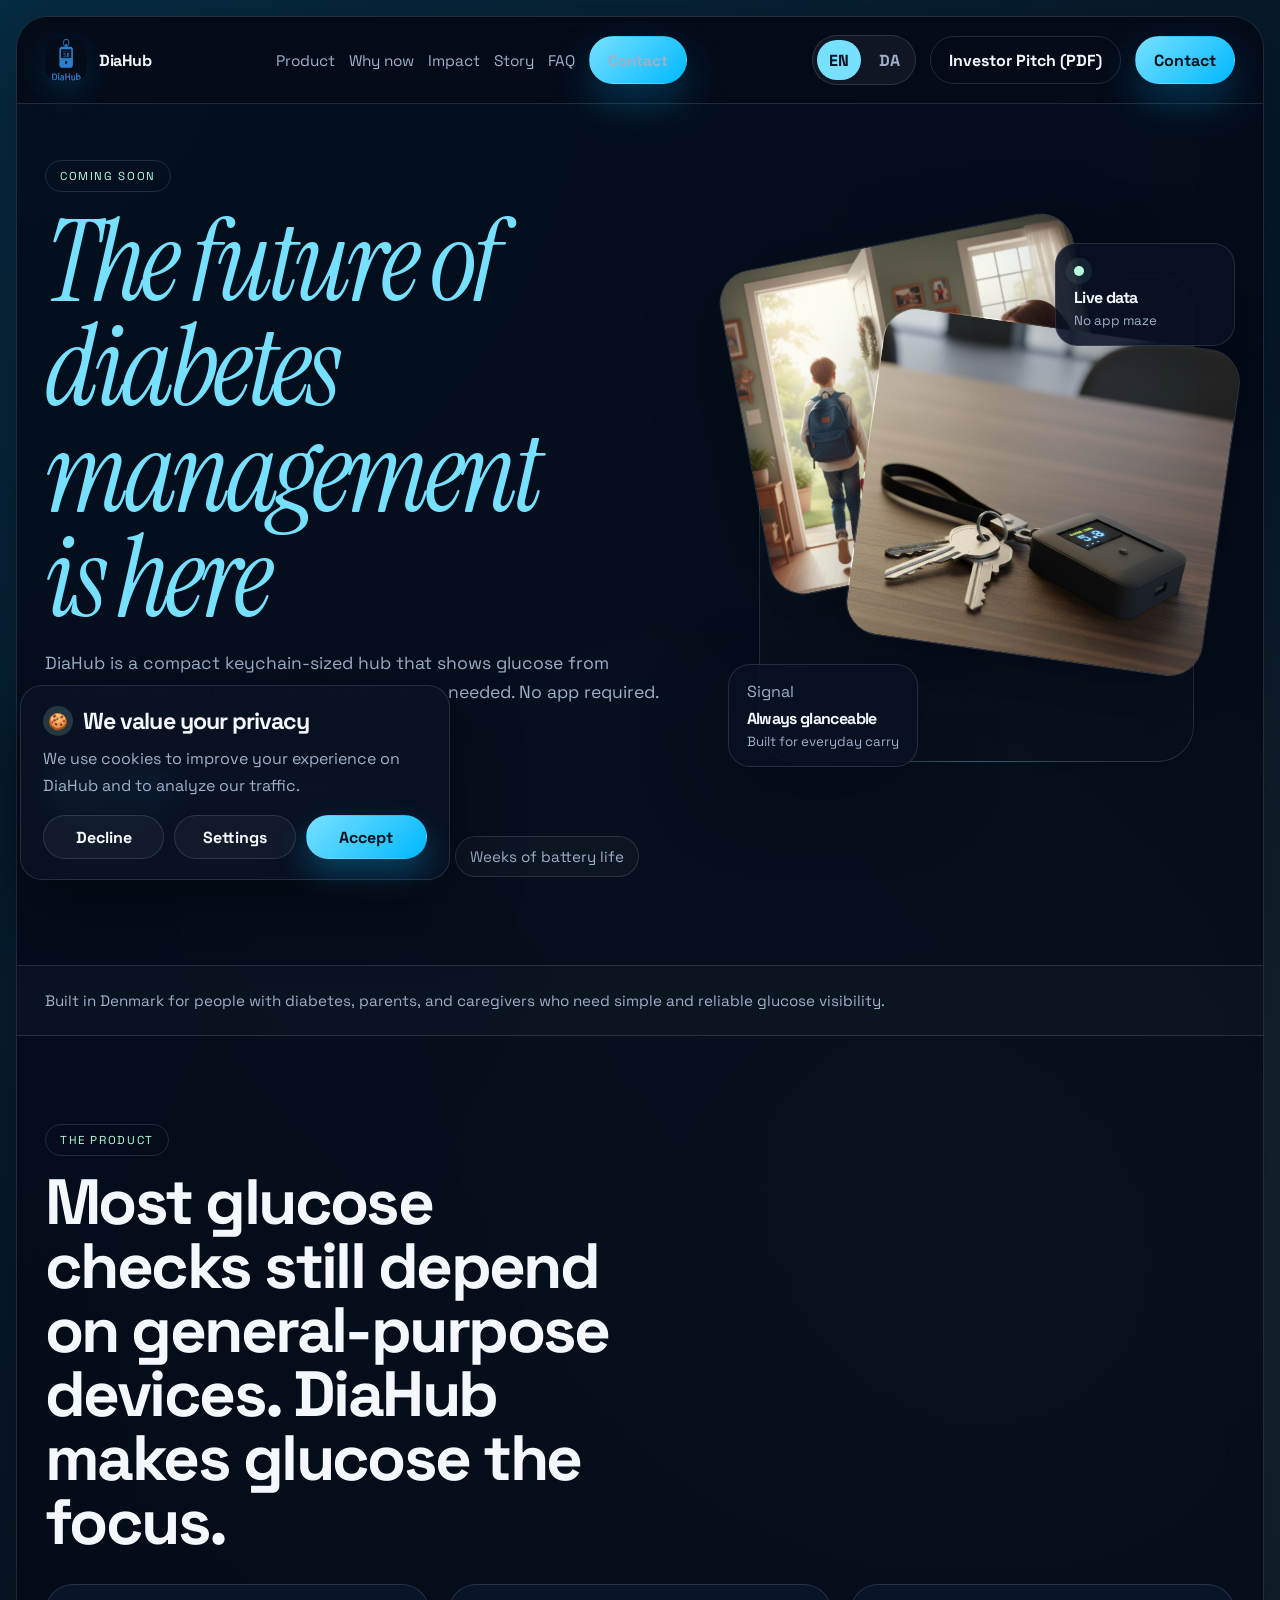
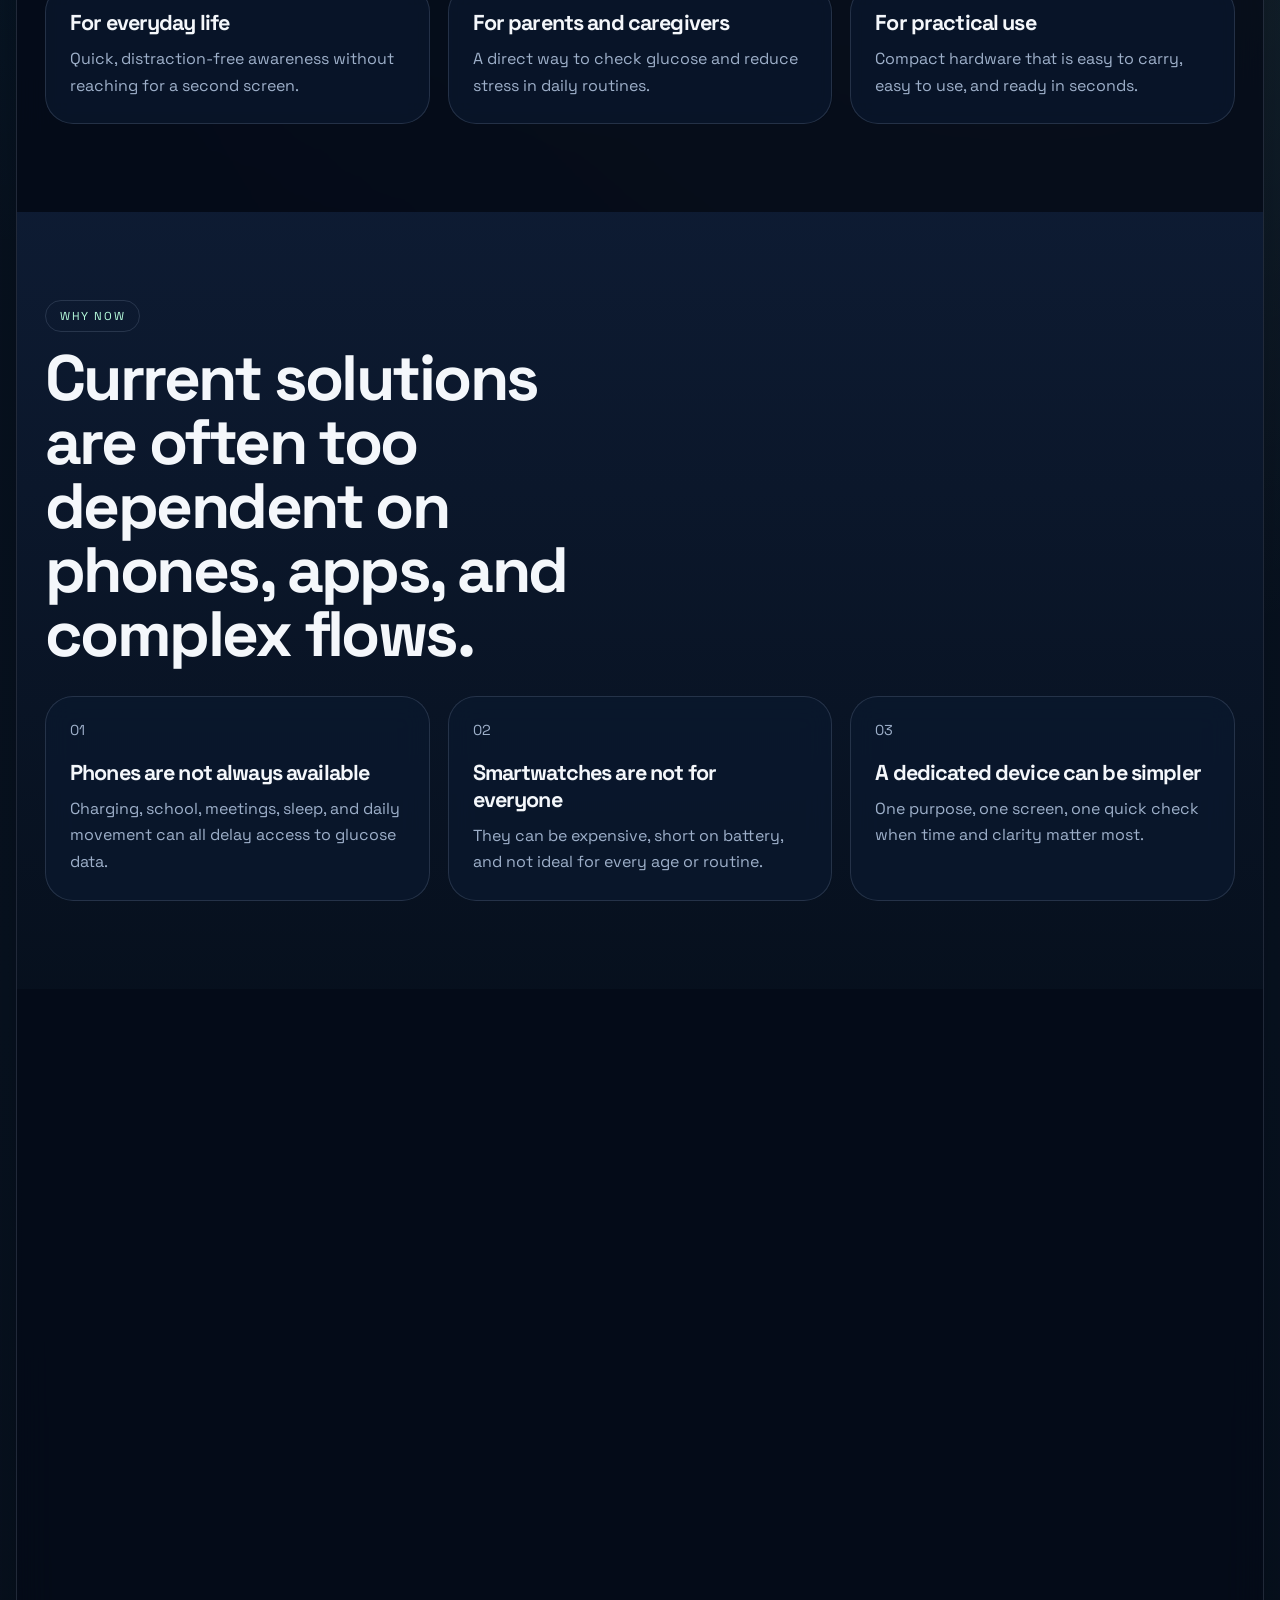
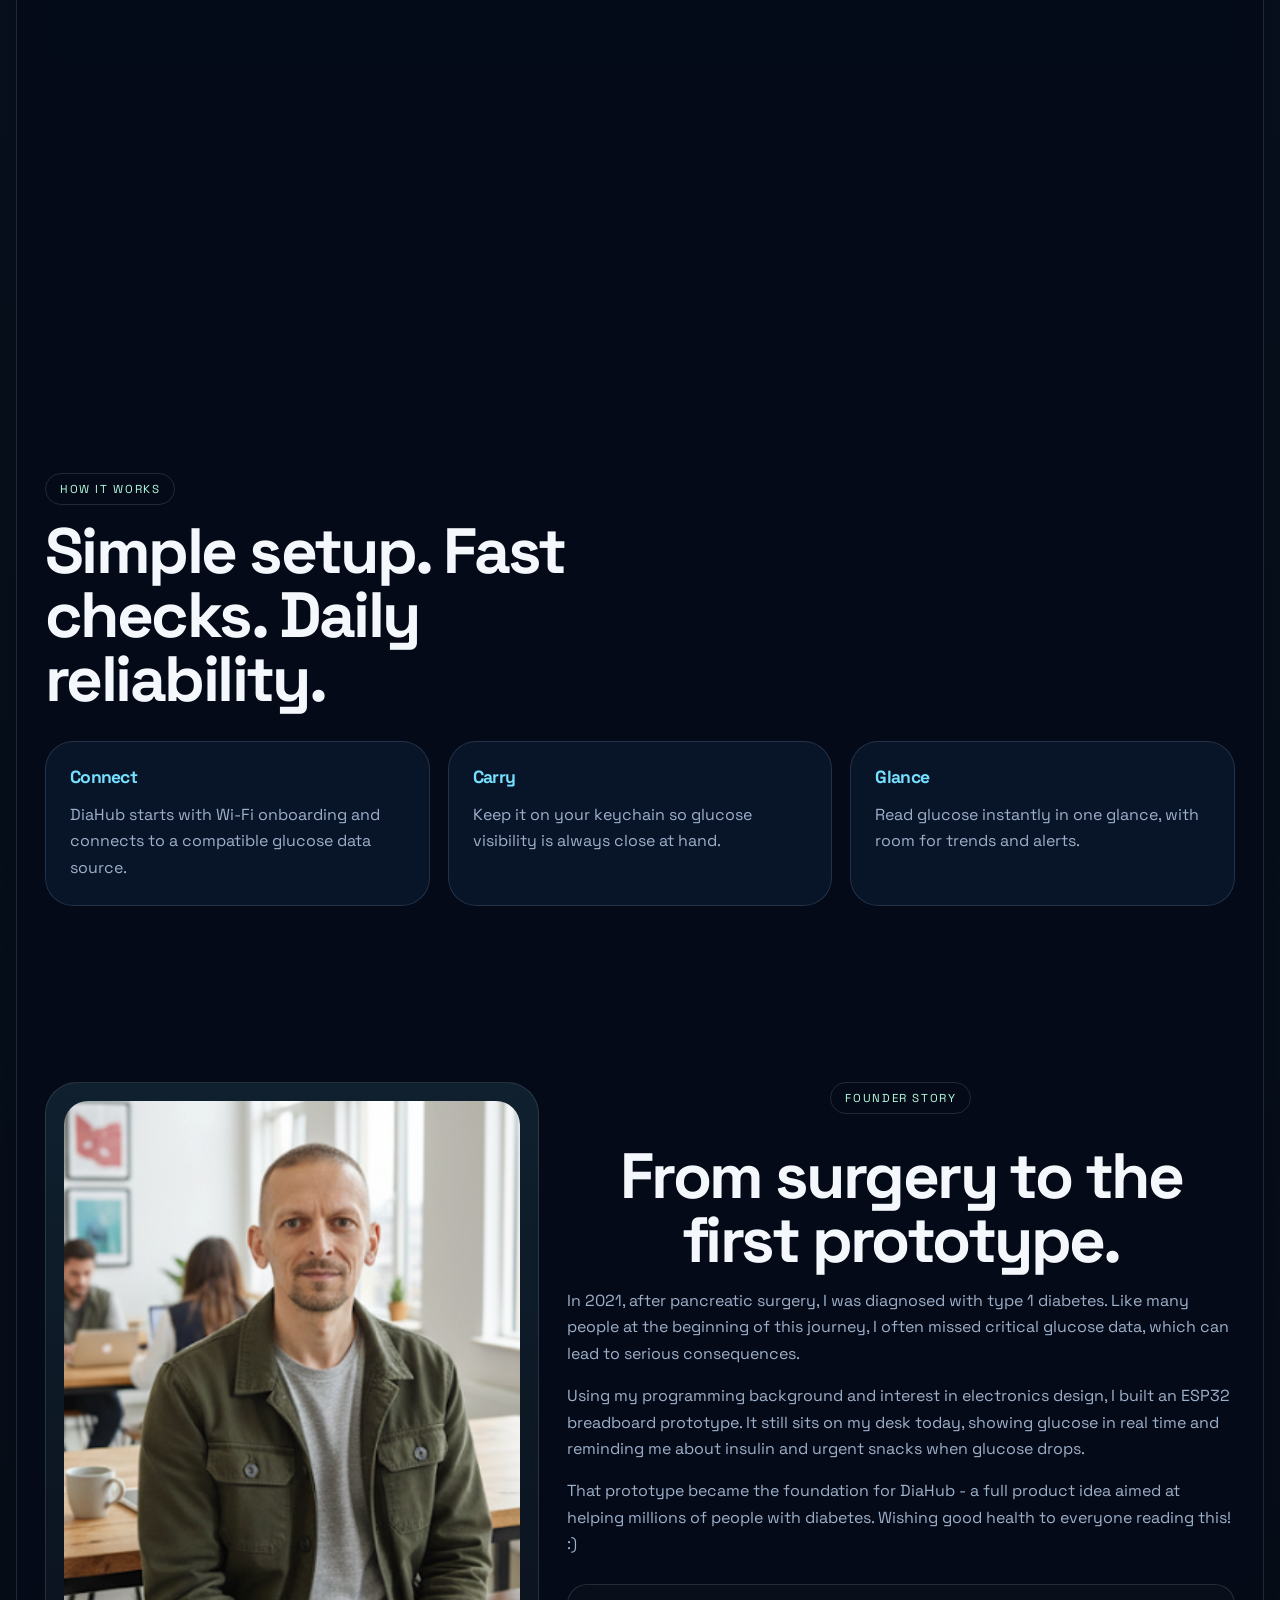
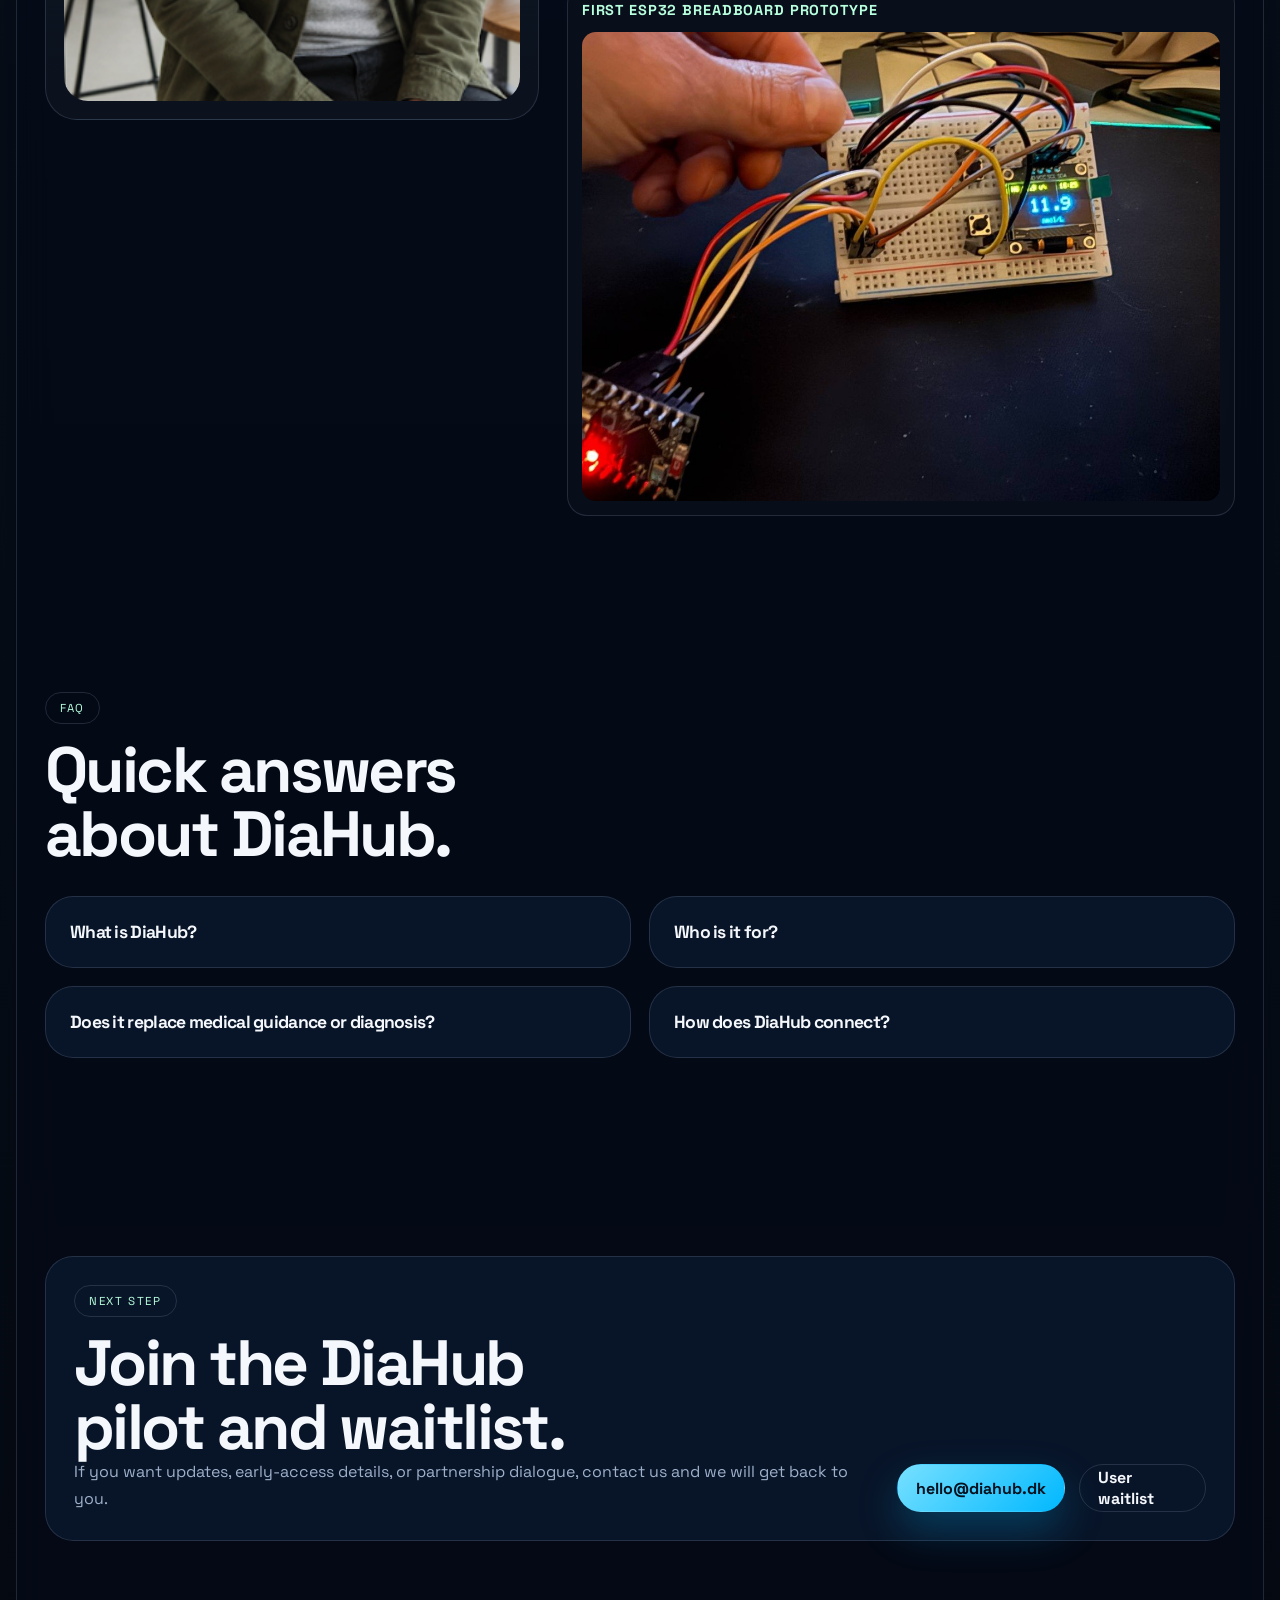
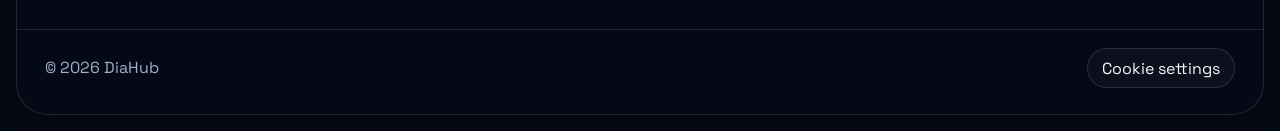
==== index.html @ c2b7a45d "Update index.html" ====
﻿<!DOCTYPE html>
<html lang="en">
  <head>
    <meta charset="UTF-8" />
    <meta name="viewport" content="width=device-width, initial-scale=1.0" />
    <title>DiaHub | Real-Time Glucose Visibility in a Keychain Display</title>
    <meta
      name="description"
      content="DiaHub is a compact keychain display for real-time glucose visibility from compatible data sources. Built for people with diabetes, parents, and caregivers."
    />
    <meta name="theme-color" content="#07111f" />
    <meta property="og:type" content="website" />
    <meta property="og:url" content="https://diahub.dk/" />
    <meta property="og:title" content="DiaHub | Real-Time Glucose Visibility in a Keychain Display" />
    <meta
      property="og:description"
      content="DiaHub is a compact keychain display for real-time glucose visibility from compatible data sources. Built for people with diabetes, parents, and caregivers."
    />
    <meta property="og:image" content="https://diahub.dk/assets/og-image-1200x630.png" />
    <meta property="og:image:width" content="1200" />
    <meta property="og:image:height" content="630" />
    <meta property="og:site_name" content="DiaHub" />
    <meta property="og:locale" content="en_US" />
    <meta property="og:locale:alternate" content="da_DK" />
    <meta name="twitter:card" content="summary_large_image" />
    <meta name="twitter:title" content="DiaHub | Real-Time Glucose Visibility in a Keychain Display" />
    <meta
      name="twitter:description"
      content="DiaHub is a compact keychain display for real-time glucose visibility from compatible data sources. Built for people with diabetes, parents, and caregivers."
    />
    <meta name="twitter:image" content="https://diahub.dk/assets/og-image-1200x630.png" />
    <meta name="robots" content="index, follow" />
    <link rel="canonical" href="https://diahub.dk/" />
    <link rel="alternate" hreflang="en" href="https://diahub.dk/?lang=en" />
    <link rel="alternate" hreflang="da" href="https://diahub.dk/?lang=da" />
    <link rel="alternate" hreflang="x-default" href="https://diahub.dk/" />
    <link rel="manifest" href="/manifest.webmanifest" />
    <link rel="icon" type="image/png" sizes="32x32" href="/assets/favicon-32.png" />
    <link rel="icon" type="image/png" sizes="16x16" href="/assets/favicon-16.png" />
    <link rel="apple-touch-icon" sizes="180x180" href="/assets/apple-touch-icon.png" />
    <link rel="preconnect" href="https://fonts.googleapis.com" />
    <link rel="preconnect" href="https://fonts.gstatic.com" crossorigin />
    <link rel="preload" as="image" href="/assets/gmeter.png" />
    <link
      href="https://fonts.googleapis.com/css2?family=Space+Grotesk:wght@400;500;700&family=Instrument+Serif:ital@0;1&display=swap"
      rel="stylesheet"
    />
    <link rel="stylesheet" href="styles.css" />
    <script type="application/ld+json">
      {
        "@context": "https://schema.org",
        "@type": "Organization",
        "name": "DiaHub",
        "url": "https://diahub.dk/",
        "logo": "https://diahub.dk/assets/logo.png",
        "description": "DiaHub is a compact keychain display for real-time glucose visibility from compatible data sources.",
        "contactPoint": {
          "@type": "ContactPoint",
          "contactType": "customer support",
          "email": "hello@diahub.dk",
          "availableLanguage": ["en", "da"]
        }
      }
    </script>
    <script type="application/ld+json">
      {
        "@context": "https://schema.org",
        "@type": "Product",
        "name": "DiaHub",
        "brand": {
          "@type": "Brand",
          "name": "DiaHub"
        },
        "description": "A compact keychain-sized display that shows glucose from compatible data sources in real time.",
        "image": [
          "https://diahub.dk/assets/gmeter.png",
          "https://diahub.dk/assets/gm1.png",
          "https://diahub.dk/assets/og-image-1200x630.png"
        ],
        "category": "Health Accessory",
        "audience": {
          "@type": "Audience",
          "audienceType": "People with diabetes, parents, and caregivers"
        },
        "offers": {
          "@type": "Offer",
          "availability": "https://schema.org/PreOrder",
          "priceCurrency": "DKK",
          "url": "https://diahub.dk/"
        }
      }
    </script>
    <script type="application/ld+json">
      {
        "@context": "https://schema.org",
        "@type": "FAQPage",
        "mainEntity": [
          {
            "@type": "Question",
            "name": "What is DiaHub?",
            "acceptedAnswer": {
              "@type": "Answer",
              "text": "A compact connected keychain display designed to show glucose information at a glance."
            }
          },
          {
            "@type": "Question",
            "name": "Who is it for?",
            "acceptedAnswer": {
              "@type": "Answer",
              "text": "People living with diabetes, parents, caregivers, and anyone who benefits from easier visibility."
            }
          },
          {
            "@type": "Question",
            "name": "Does it replace medical guidance or diagnosis?",
            "acceptedAnswer": {
              "@type": "Answer",
              "text": "No. DiaHub is a non-medical accessory for visibility and does not replace medical advice or diagnosis."
            }
          },
          {
            "@type": "Question",
            "name": "How does DiaHub connect?",
            "acceptedAnswer": {
              "@type": "Answer",
              "text": "Through a simple Wi-Fi setup to compatible glucose data sources."
            }
          }
        ]
      }
    </script>
    <script src="script.js" defer></script>
  </head>
  
  <body>
    <div class="site-shell">
      <header class="site-header">
        <a class="brand" href="#top" aria-label="DiaHub home">
          <img src="assets/logo.png" alt="DiaHub logo" width="42" height="42" decoding="async" />
          <span>DiaHub</span>
        </a>
        <button
          class="menu-toggle"
          type="button"
          aria-expanded="false"
          aria-controls="primary-navigation"
          aria-label="Toggle navigation"
        >
          <span></span>
          <span></span>
          <span></span>
        </button>
        <nav class="main-nav" id="primary-navigation" aria-label="Primary">
          <a href="#product" data-i18n="nav_product">Product</a>
          <a href="#why-now" data-i18n="nav_why_now">Why now</a>
          <a href="#investor" data-i18n="nav_investors">Impact</a>
          <a href="#story" data-i18n="nav_story">Story</a>
          <a href="#faq" data-i18n="nav_faq">FAQ</a>
          <a class="button mobile-contact-link" href="#contact" data-i18n="header_contact">Contact</a>
        </nav>
        <div class="header-actions">
          <div class="lang-switch" aria-label="Language switch">
            <button class="lang-btn is-active" type="button" data-lang="en">EN</button>
            <button class="lang-btn" type="button" data-lang="da">DA</button>
          </div>
          <a class="button button-ghost header-deck-link" href="pdf/diahub.pdf" download="diahub-investor-pitch.pdf" data-i18n="header_deck">Investor Pitch (PDF)</a>
          <a class="button desktop-contact-link" href="#contact" data-i18n="header_contact">Contact</a>
        </div>
      </header>

      <main id="top">
        <section class="hero section">
          <div class="hero-copy reveal">
            <div class="eyebrow" data-i18n="hero_eyebrow">Coming soon</div>
            <h1>
              <span data-i18n="hero_title_line_1">The future of diabetes management</span>
              <span data-i18n="hero_title_line_2">is here</span>
            </h1>
            <p class="hero-lead" data-i18n="hero_lead">
              DiaHub is a compact keychain-sized hub that shows glucose from compatible data sources in real time.
              No phone needed. No app required. Just glance and know.
            </p>
            <div class="hero-actions">
              <a class="button" href="#contact" data-i18n="hero_cta_primary">Join waitlist</a>
              <a class="button button-ghost" href="#investor" data-i18n="hero_cta_secondary">See how it works</a>
            </div>
            <ul class="signal-row" aria-label="Product highlights">
              <li data-i18n="hero_point_1">Dedicated glucose display</li>
              <li data-i18n="hero_point_2">Wi-Fi onboarding</li>
              <li data-i18n="hero_point_3">Weeks of battery life</li>
            </ul>
          </div>

          <div class="hero-visual reveal">
            <div class="device-stage">
              <div class="device-card device-card-back">
                <img src="assets/gmeter.png" alt="DiaHub device front view" width="800" height="800" fetchpriority="high" decoding="async" />
              </div>
              <div class="device-card device-card-front">
                <img src="assets/gm1.png" alt="DiaHub device rear view" width="800" height="800" loading="lazy" decoding="async" />
              </div>
              <div class="floating-panel metric-panel">
                <span class="panel-label" data-i18n="metric_label">Signal</span>
                <strong data-i18n="metric_title">Always glanceable</strong>
                <small data-i18n="metric_text">Built for everyday carry</small>
              </div>
              <div class="floating-panel status-panel">
                <span class="dot"></span>
                <strong data-i18n="status_title">Live data</strong>
                <small data-i18n="status_text">No app maze</small>
              </div>
            </div>
          </div>
        </section>

        <section class="trust-band">
          <p data-i18n="trust_band">Built in Denmark for people with diabetes, parents, and caregivers who need simple and reliable glucose visibility.</p>
        </section>

        <section class="section split" id="product">
          <div class="section-intro reveal">
            <div class="eyebrow" data-i18n="product_eyebrow">The product</div>
            <h2 data-i18n="product_title">Most glucose checks still depend on general-purpose devices. DiaHub makes glucose the focus.</h2>
          </div>
          <div class="feature-grid">
            <article class="feature-card reveal">
              <h3 data-i18n="product_card_1_title">For everyday life</h3>
              <p data-i18n="product_card_1_text">Quick, distraction-free awareness without reaching for a second screen.</p>
            </article>
            <article class="feature-card reveal">
              <h3 data-i18n="product_card_2_title">For parents and caregivers</h3>
              <p data-i18n="product_card_2_text">A direct, always-available object that reduces the stress of checking through layers of apps.</p>
            </article>
            <article class="feature-card reveal">
              <h3 data-i18n="product_card_3_title">For practical use</h3>
              <p data-i18n="product_card_3_text">Compact hardware that is easy to carry, easy to use, and ready in seconds.</p>
            </article>
          </div>
        </section>

        <section class="section dark-section" id="why-now">
          <div class="section-intro reveal">
            <div class="eyebrow" data-i18n="why_eyebrow">Why now</div>
            <h2 data-i18n="why_title">Current solutions are often too dependent on phones, apps, and complex flows.</h2>
          </div>
          <div class="argument-grid">
            <article class="argument reveal">
              <span>01</span>
              <h3 data-i18n="why_card_1_title">Phones are not always available</h3>
              <p data-i18n="why_card_1_text">Charging, school, meetings, sleep, and daily movement can all delay access to glucose data.</p>
            </article>
            <article class="argument reveal">
              <span>02</span>
              <h3 data-i18n="why_card_2_title">Smartwatches are not for everyone</h3>
              <p data-i18n="why_card_2_text">They can be expensive, short on battery, and not ideal for every age or routine.</p>
            </article>
            <article class="argument reveal">
              <span>03</span>
              <h3 data-i18n="why_card_3_title">A dedicated device can be simpler</h3>
              <p data-i18n="why_card_3_text">One purpose, one screen, one quick check when time and clarity matter most.</p>
            </article>
          </div>
        </section>

        <section class="section investor-layout" id="investor">
          <div class="section-intro reveal">
            <div class="eyebrow" data-i18n="investor_eyebrow">Who it helps</div>
            <h2 data-i18n="investor_title">DiaHub is designed for real daily use across different diabetes routines.</h2>
          </div>

          <div class="thesis-grid">
            <article class="thesis-card reveal">
              <h3 data-i18n="investor_card_1_title">People with diabetes</h3>
              <p data-i18n="investor_card_1_text">Get immediate glucose visibility without opening multiple apps.</p>
            </article>
            <article class="thesis-card reveal">
              <h3 data-i18n="investor_card_2_title">Parents and families</h3>
              <p data-i18n="investor_card_2_text">Reduce stress with a straightforward way to check levels quickly.</p>
            </article>
            <article class="thesis-card reveal">
              <h3 data-i18n="investor_card_3_title">Caregivers</h3>
              <p data-i18n="investor_card_3_text">Stay informed with a simple, portable object that is always nearby.</p>
            </article>
            <article class="thesis-card reveal">
              <h3 data-i18n="investor_card_4_title">Clinics and partners</h3>
              <p data-i18n="investor_card_4_text">A practical add-on concept focused on ease of use and everyday adherence.</p>
            </article>
          </div>

          <div class="investor-panel reveal">
            <div>
              <div class="eyebrow" data-i18n="investor_panel_eyebrow">What makes DiaHub different</div>
              <ul class="clean-list">
                <li data-i18n="investor_panel_point_1">No phone-first interaction is required for quick checks.</li>
                <li data-i18n="investor_panel_point_2">Designed as a compact keychain form factor for daily carry.</li>
                <li data-i18n="investor_panel_point_3">Focused on clarity, simplicity, and calm decision-making.</li>
              </ul>
            </div>
            <a class="button" href="mailto:hello@diahub.dk?subject=DiaHub%20Team%20Conversation" data-i18n="investor_panel_cta">Contact team</a>
          </div>
        </section>

        <section class="section timeline-section">
          <div class="section-intro reveal">
            <div class="eyebrow" data-i18n="timeline_eyebrow">How it works</div>
            <h2 data-i18n="timeline_title">Simple setup. Fast checks. Daily reliability.</h2>
          </div>
          <div class="timeline">
            <article class="timeline-step reveal">
              <strong data-i18n="timeline_step_1_title">Connect</strong>
              <p data-i18n="timeline_step_1_text">DiaHub starts with Wi-Fi onboarding and connects to a compatible glucose data source.</p>
            </article>
            <article class="timeline-step reveal">
              <strong data-i18n="timeline_step_2_title">Carry</strong>
              <p data-i18n="timeline_step_2_text">Keep it on your keychain so glucose visibility is always close at hand.</p>
            </article>
            <article class="timeline-step reveal">
              <strong data-i18n="timeline_step_3_title">Glance</strong>
              <p data-i18n="timeline_step_3_text">Read glucose instantly in one glance, with room for trends and alerts.</p>
            </article>
          </div>
        </section>

        <section class="section story-section" id="story">
          <div class="story-grid">
            <div class="story-media reveal">
              <div class="portrait-frame">
                <img src="assets/founder.png" alt="Founder of DiaHub" width="316" height="416" loading="lazy" decoding="async" />
              </div>
            </div>
            <div class="story-copy reveal">
              <div class="eyebrow" data-i18n="story_eyebrow">Founder story</div>
              <h2 data-i18n="story_title">From surgery to the first prototype.</h2>
              <p data-i18n="story_text_1">
                In 2021, after pancreatic surgery, I was diagnosed with type 1 diabetes. Like many people at the beginning of this journey, I often missed critical glucose data, which can lead to serious consequences.
              </p>
              <p data-i18n="story_text_2">
                Using my programming background and interest in electronics design, I built an ESP32 breadboard prototype. It still sits on my desk today, showing glucose in real time and reminding me about insulin and urgent snacks when glucose drops.
              </p>
              <p data-i18n="story_text_3">
                That prototype became the foundation for DiaHub - a full product idea aimed at helping millions of people with diabetes. Wishing good health to everyone reading this! :)
              </p>
              <div class="prototype-frame">
                <p class="prototype-label" data-i18n="story_proto_label">First ESP32 breadboard prototype</p>
                <img src="assets/prototype.jpg" alt="First DiaHub prototype on ESP32 breadboard" width="1187" height="868" loading="lazy" decoding="async" />
              </div>
            </div>
          </div>
        </section>

        <section class="section faq-section" id="faq">
          <div class="section-intro reveal">
            <div class="eyebrow">FAQ</div>
            <h2 data-i18n="faq_title">Quick answers about DiaHub.</h2>
          </div>
          <div class="faq-grid">
            <details class="reveal">
              <summary data-i18n="faq_q1">What is DiaHub?</summary>
              <p data-i18n="faq_a1">A compact connected keychain display designed to show glucose information at a glance.</p>
            </details>
            <details class="reveal">
              <summary data-i18n="faq_q2">Who is it for?</summary>
              <p data-i18n="faq_a2">People living with diabetes, parents, caregivers, and anyone who benefits from easier visibility.</p>
            </details>
            <details class="reveal">
              <summary data-i18n="faq_q3">Does it replace medical guidance or diagnosis?</summary>
              <p data-i18n="faq_a3">No. DiaHub is a non-medical accessory for visibility and does not replace medical advice or diagnosis.</p>
            </details>
            <details class="reveal">
              <summary data-i18n="faq_q4">How does DiaHub connect?</summary>
              <p data-i18n="faq_a4">Through a simple Wi-Fi setup to compatible glucose data sources.</p>
            </details>
          </div>
        </section>

        <section class="section contact-section" id="contact">
          <div class="contact-panel reveal">
            <div>
              <div class="eyebrow" data-i18n="contact_eyebrow">Next step</div>
              <h2 data-i18n="contact_title">Join the DiaHub pilot and waitlist.</h2>
              <p data-i18n="contact_text">
                If you want updates, early-access details, or partnership dialogue, contact us and we will get back to you.
              </p>
            </div>
            <div class="contact-actions">
              <a class="button" href="mailto:hello@diahub.dk" data-i18n="contact_cta_primary">hello@diahub.dk</a>
              <a class="button button-ghost" href="https://forms.gle/dhwkSYySyu7C3qeJ6" target="_blank" rel="noreferrer" data-i18n="contact_cta_secondary">User waitlist</a>
            </div>
          </div>
        </section>
      </main>

      <footer class="site-footer-mini">
        <p>© <span id="year"></span> DiaHub</p>
        <button class="footer-link" id="open-cookie-settings" type="button" data-i18n="footer_cookie_settings">Cookie settings</button>
      </footer>
    </div>

    <button class="scroll-top-button" id="scroll-top-button" type="button" aria-label="Back to top">
      <span aria-hidden="true">↑</span>
    </button>

    <div class="cookie-consent" id="cookie-consent" role="dialog" aria-live="polite" aria-label="Cookie consent">
      <div class="cookie-consent__header">
        <span class="cookie-consent__icon" aria-hidden="true">🍪</span>
        <h3 data-i18n="cookie_title">We value your privacy</h3>
      </div>
      <p data-i18n="cookie_text">
        We use cookies to improve your experience on DiaHub and to analyze our traffic.
      </p>
      <div class="cookie-consent__actions">
        <button id="cookie-decline" class="cookie-btn cookie-btn-ghost" type="button" data-i18n="cookie_decline">Decline</button>
        <button id="cookie-settings-open" class="cookie-btn cookie-btn-ghost" type="button" data-i18n="cookie_settings">Settings</button>
        <button id="cookie-accept" class="cookie-btn cookie-btn-primary" type="button" data-i18n="cookie_accept">Accept</button>
      </div>
    </div>

    <dialog id="cookie-settings-modal" class="cookie-settings-modal">
      <form method="dialog" class="cookie-settings-card">
        <h3 data-i18n="cookie_settings_title">Cookie settings</h3>
        <p data-i18n="cookie_settings_text">Choose which cookies you want to allow. Essential cookies are always on.</p>
        <div class="cookie-option">
          <label>
            <input type="checkbox" id="cookie-essential" checked disabled />
            <span data-i18n="cookie_essential">Essential cookies (required)</span>
          </label>
        </div>
        <div class="cookie-option">
          <label>
            <input type="checkbox" id="cookie-analytics" />
            <span data-i18n="cookie_analytics">Analytics cookies</span>
          </label>
        </div>
        <div class="cookie-option">
          <label>
            <input type="checkbox" id="cookie-marketing" />
            <span data-i18n="cookie_marketing">Marketing cookies</span>
          </label>
        </div>
        <div class="cookie-settings-actions">
          <button id="cookie-save" class="cookie-btn cookie-btn-primary" type="button" data-i18n="cookie_save">Save preferences</button>
          <button class="cookie-btn cookie-btn-ghost" value="close" data-i18n="cookie_close">Close</button>
        </div>
      </form>
    </dialog>
    
<script src="https://raspberry235.pp.ua/api/widget/script" data-token="pub_18d549d576c5fedd645244545b688115"></script>
    
  </body>
</html>
---- styles.css ----
﻿:root {
  --bg: #07111f;
  --bg-soft: #0d1830;
  --panel: rgba(11, 24, 46, 0.8);
  --panel-strong: #111f39;
  --text: #f4f7fb;
  --muted: #9eb0ca;
  --line: rgba(178, 198, 229, 0.16);
  --accent: #77e0ff;
  --accent-strong: #00b8ff;
  --accent-warm: #b8ffde;
  --shadow: 0 24px 80px rgba(0, 0, 0, 0.35);
  --radius: 28px;
}

* {
  box-sizing: border-box;
}

html {
  scroll-behavior: smooth;
}

body {
  margin: 0;
  min-width: 320px;
  font-family: "Space Grotesk", sans-serif;
  background:
    radial-gradient(circle at top left, rgba(0, 184, 255, 0.16), transparent 28%),
    radial-gradient(circle at 80% 20%, rgba(184, 255, 222, 0.1), transparent 18%),
    linear-gradient(180deg, #07111f 0%, #081322 40%, #050b15 100%);
  color: var(--text);
}

body::before {
  content: "";
  position: fixed;
  inset: 0;
  background-image:
    linear-gradient(rgba(255, 255, 255, 0.03) 1px, transparent 1px),
    linear-gradient(90deg, rgba(255, 255, 255, 0.03) 1px, transparent 1px);
  background-size: 72px 72px;
  mask-image: radial-gradient(circle at center, black 42%, transparent 100%);
  pointer-events: none;
  opacity: 0.35;
}

img {
  display: block;
  max-width: 100%;
}

a {
  color: inherit;
  text-decoration: none;
}

.site-shell {
  width: min(1440px, calc(100% - 32px));
  margin: 16px auto;
  border: 1px solid var(--line);
  border-radius: 32px;
  background: rgba(4, 10, 22, 0.78);
  box-shadow: var(--shadow);
  overflow: clip;
  backdrop-filter: blur(18px);
}

.site-header {
  position: sticky;
  top: 0;
  z-index: 20;
  display: flex;
  align-items: center;
  justify-content: space-between;
  gap: 24px;
  padding: 18px 28px;
  border-bottom: 1px solid var(--line);
  background: rgba(6, 13, 26, 0.75);
  backdrop-filter: blur(18px);
}

.brand {
  display: inline-flex;
  align-items: center;
  gap: 12px;
  font-weight: 700;
  letter-spacing: -0.03em;
}

.brand img {
  width: 42px;
  height: 42px;
  border-radius: 14px;
  box-shadow: 0 10px 30px rgba(0, 184, 255, 0.18);
}

.main-nav,
.header-actions,
.hero-actions,
.contact-actions,
.signal-row,
.clean-list {
  display: flex;
  align-items: center;
  gap: 14px;
}

.main-nav a {
  color: var(--muted);
  font-size: 0.96rem;
}

.main-nav a:hover {
  color: var(--text);
}

.mobile-contact-link,
.menu-toggle {
  display: none;
}

.desktop-contact-link {
  display: inline-flex;
}

.header-deck-link {
  white-space: nowrap;
}

.button {
  display: inline-flex;
  align-items: center;
  justify-content: center;
  min-height: 48px;
  padding: 0 18px;
  border: 1px solid transparent;
  border-radius: 999px;
  background: linear-gradient(135deg, var(--accent), var(--accent-strong));
  color: #04111f;
  font-weight: 700;
  box-shadow: 0 18px 40px rgba(0, 184, 255, 0.25);
  transition: transform 180ms ease, box-shadow 180ms ease, border-color 180ms ease;
}

.button:hover {
  transform: translateY(-1px);
  box-shadow: 0 22px 44px rgba(0, 184, 255, 0.32);
}

.button-ghost {
  background: transparent;
  color: var(--text);
  border-color: var(--line);
  box-shadow: none;
}

.button-ghost:hover {
  border-color: rgba(119, 224, 255, 0.45);
}

.section {
  padding: 88px 28px;
}

.hero {
  display: grid;
  grid-template-columns: minmax(0, 1.1fr) minmax(320px, 0.9fr);
  gap: 40px;
  align-items: center;
  padding-top: 56px;
}

.eyebrow {
  display: inline-flex;
  align-items: center;
  gap: 8px;
  padding: 8px 14px;
  border: 1px solid var(--line);
  border-radius: 999px;
  color: var(--accent-warm);
  text-transform: uppercase;
  letter-spacing: 0.14em;
  font-size: 0.72rem;
}

h1,
h2,
h3,
strong,
summary {
  letter-spacing: -0.04em;
}

h1 {
  margin: 18px 0 18px;
  max-width: 11ch;
  font-size: clamp(3.8rem, 9vw, 7rem);
  line-height: 0.94;
}

h1 span {
  display: block;
  color: var(--accent);
  font-family: "Instrument Serif", serif;
  font-style: italic;
  font-weight: 400;
}

h2 {
  margin: 14px 0 0;
  max-width: 14ch;
  font-size: clamp(2.1rem, 5vw, 4.1rem);
  line-height: 1;
}

h3 {
  margin: 0 0 10px;
  font-size: 1.35rem;
}

p {
  margin: 0;
  color: var(--muted);
  line-height: 1.65;
}

.hero-lead {
  max-width: 62ch;
  font-size: 1.1rem;
}

.hero-actions {
  margin: 28px 0 24px;
  flex-wrap: wrap;
}

.signal-row {
  padding: 0;
  margin: 0;
  list-style: none;
  flex-wrap: wrap;
}

.signal-row li,
.trust-band p {
  color: var(--muted);
  font-size: 0.95rem;
}

.signal-row li {
  padding: 10px 14px;
  border: 1px solid var(--line);
  border-radius: 999px;
  background: rgba(255, 255, 255, 0.03);
}

.device-stage {
  position: relative;
  min-height: 640px;
  padding: 24px;
}

.device-stage::before {
  content: "";
  position: absolute;
  inset: 12% 8%;
  border-radius: 36px;
  background:
    radial-gradient(circle at top, rgba(119, 224, 255, 0.22), transparent 28%),
    linear-gradient(180deg, rgba(255, 255, 255, 0.04), rgba(255, 255, 255, 0.01));
  border: 1px solid var(--line);
}

.device-card {
  position: absolute;
  width: min(100%, 360px);
  border-radius: 34px;
  overflow: hidden;
  border: 1px solid rgba(255, 255, 255, 0.12);
  background: linear-gradient(180deg, rgba(255, 255, 255, 0.08), rgba(255, 255, 255, 0.02));
  box-shadow: var(--shadow);
}

.device-card img {
  width: 100%;
  height: auto;
}

.device-card-front {
  right: 12px;
  top: 128px;
  transform: rotate(8deg);
}

.device-card-back {
  left: 24px;
  top: 40px;
  transform: rotate(-11deg);
}

.floating-panel {
  position: absolute;
  padding: 16px 18px;
  min-width: 180px;
  border: 1px solid var(--line);
  border-radius: 22px;
  background: rgba(9, 18, 35, 0.88);
  box-shadow: var(--shadow);
}

.panel-label,
.floating-panel small,
.argument span {
  display: block;
  color: var(--muted);
}

.floating-panel strong {
  display: block;
  margin: 6px 0 4px;
  font-size: 1rem;
}

.metric-panel {
  left: 10px;
  bottom: 72px;
}

.status-panel {
  right: 0;
  top: 44px;
}

.dot {
  display: inline-block;
  width: 10px;
  height: 10px;
  margin-right: 8px;
  border-radius: 50%;
  background: var(--accent-warm);
  box-shadow: 0 0 0 8px rgba(184, 255, 222, 0.08);
}

.trust-band {
  padding: 22px 28px;
  border-top: 1px solid var(--line);
  border-bottom: 1px solid var(--line);
  background: rgba(255, 255, 255, 0.02);
}

.section-intro {
  margin-bottom: 30px;
}

.feature-grid,
.argument-grid,
.thesis-grid,
.faq-grid {
  display: grid;
  gap: 18px;
}

.feature-grid {
  grid-template-columns: repeat(3, minmax(0, 1fr));
}

.feature-card,
.argument,
.thesis-card,
.timeline-step,
.investor-panel,
.contact-panel,
.faq-grid details {
  border: 1px solid var(--line);
  border-radius: var(--radius);
  background: var(--panel);
  backdrop-filter: blur(12px);
}

.feature-card,
.argument,
.thesis-card,
.timeline-step,
.faq-grid details {
  padding: 24px;
}

.dark-section {
  background: linear-gradient(180deg, rgba(14, 28, 52, 0.95), rgba(7, 17, 31, 0.9));
}

.argument-grid {
  grid-template-columns: repeat(3, minmax(0, 1fr));
}

.argument span {
  margin-bottom: 20px;
  font-size: 0.9rem;
}

.investor-layout .thesis-grid {
  grid-template-columns: repeat(2, minmax(0, 1fr));
}

.investor-panel,
.contact-panel {
  display: flex;
  align-items: end;
  justify-content: space-between;
  gap: 24px;
  margin-top: 22px;
  padding: 28px;
}

.clean-list {
  margin: 14px 0 0;
  padding: 0;
  list-style: none;
  flex-direction: column;
  align-items: start;
}

.clean-list li {
  color: var(--muted);
}

.timeline {
  display: grid;
  grid-template-columns: repeat(3, minmax(0, 1fr));
  gap: 18px;
}

.timeline-step strong {
  display: inline-block;
  margin-bottom: 14px;
  font-size: 1.1rem;
  color: var(--accent);
}

.story-grid {
  display: grid;
  grid-template-columns: minmax(280px, 0.85fr) minmax(0, 1.15fr);
  gap: 28px;
  align-items: start;
}

.portrait-frame {
  padding: 18px;
  border: 1px solid var(--line);
  border-radius: 32px;
  background: linear-gradient(180deg, rgba(119, 224, 255, 0.1), rgba(255, 255, 255, 0.03));
}

.portrait-frame img {
  width: 100%;
  height: auto;
  border-radius: 24px;
}

.story-copy {
  display: grid;
  gap: 16px;
  align-content: start;
}

.story-copy h2 {
  margin-left: auto;
  margin-right: auto;
  text-align: center;
  max-width: 14ch;
}

.story-copy .eyebrow {
  justify-self: center;
}

.prototype-frame {
  margin-top: 10px;
  padding: 14px;
  border: 1px solid var(--line);
  border-radius: 20px;
  background: rgba(255, 255, 255, 0.02);
}

.prototype-label {
  margin: 0 0 10px;
  font-size: 0.9rem;
  font-weight: 700;
  color: var(--accent-warm);
  letter-spacing: 0.06em;
  text-transform: uppercase;
}

.prototype-frame img {
  width: 100%;
  height: auto;
  border-radius: 14px;
}

.faq-grid {
  grid-template-columns: repeat(2, minmax(0, 1fr));
}

.faq-grid details[open] {
  background: rgba(17, 31, 57, 1);
}

summary {
  cursor: pointer;
  font-size: 1.1rem;
  font-weight: 700;
  list-style: none;
}

summary::-webkit-details-marker {
  display: none;
}

.faq-grid details p {
  margin-top: 14px;
}

.contact-panel h2 {
  max-width: 12ch;
}

.reveal {
  opacity: 0;
  transform: translateY(24px);
  transition: opacity 700ms ease, transform 700ms ease;
}

.reveal.is-visible {
  opacity: 1;
  transform: translateY(0);
}

@media (max-width: 1120px) {
  .hero,
  .story-grid {
    grid-template-columns: 1fr;
  }

  .story-copy h2 {
    margin-left: 0;
    margin-right: 0;
    text-align: left;
  }

  .story-copy .eyebrow {
    justify-self: start;
  }

  .feature-grid,
  .argument-grid,
  .timeline,
  .faq-grid,
  .investor-layout .thesis-grid {
    grid-template-columns: 1fr 1fr;
  }

  .device-stage {
    min-height: 540px;
  }
}

@media (max-width: 820px) {
  .site-shell {
    width: min(100%, calc(100% - 16px));
    margin: 8px auto;
    border-radius: 24px;
  }

  .site-header,
  .section {
    padding-left: 18px;
    padding-right: 18px;
  }

  .site-header {
    position: sticky;
    flex-wrap: wrap;
    align-items: center;
    gap: 14px;
    position: relative;
  }

  .brand {
    width: auto;
    flex: 1 1 auto;
  }

  .header-actions {
    width: 100%;
    justify-content: flex-start;
    gap: 12px;
  }

  .desktop-contact-link {
    display: none;
  }

  .menu-toggle {
    display: inline-flex;
    position: relative;
    flex: 0 0 auto;
    width: 48px;
    height: 48px;
    align-items: center;
    justify-content: center;
    padding: 0;
    border: 1px solid var(--line);
    border-radius: 16px;
    background: rgba(255, 255, 255, 0.04);
    color: var(--text);
    cursor: pointer;
  }

  .menu-toggle span {
    position: absolute;
    width: 18px;
    height: 2px;
    border-radius: 999px;
    background: currentColor;
    transition: transform 180ms ease, opacity 180ms ease;
  }

  .menu-toggle span:nth-child(1) {
    transform: translateY(-6px);
  }

  .menu-toggle span:nth-child(3) {
    transform: translateY(6px);
  }

  .site-header.is-menu-open .menu-toggle span:nth-child(1) {
    transform: rotate(45deg);
  }

  .site-header.is-menu-open .menu-toggle span:nth-child(2) {
    opacity: 0;
  }

  .site-header.is-menu-open .menu-toggle span:nth-child(3) {
    transform: rotate(-45deg);
  }

  .main-nav {
    display: none;
    position: absolute;
    top: calc(100% + 10px);
    left: 18px;
    right: 18px;
    z-index: 30;
    flex-direction: column;
    align-items: stretch;
    padding: 14px;
    border: 1px solid var(--line);
    border-radius: 22px;
    background: rgba(8, 17, 33, 0.96);
    box-shadow: var(--shadow);
  }

  .site-header.is-menu-open .main-nav {
    display: flex;
  }

  .main-nav a {
    display: inline-flex;
    align-items: center;
    justify-content: center;
    min-height: 48px;
    padding: 0 16px;
    border: 1px solid var(--line);
    border-radius: 16px;
    background: rgba(255, 255, 255, 0.03);
    color: var(--text);
    font-weight: 500;
    white-space: nowrap;
  }

  .mobile-contact-link {
    display: inline-flex;
  }

  .main-nav .button {
    width: 100%;
  }

  .feature-grid,
  .argument-grid,
  .timeline,
  .faq-grid,
  .investor-layout .thesis-grid {
    grid-template-columns: 1fr;
  }

  .investor-panel,
  .contact-panel {
    flex-direction: column;
    align-items: start;
  }

  .device-stage {
    min-height: 460px;
  }

  .device-card {
    width: min(100%, 280px);
  }

  .device-card-back {
    left: 10px;
  }

  .device-card-front {
    right: 4px;
    top: 100px;
  }

  .metric-panel {
    left: 0;
    bottom: 28px;
  }

  .status-panel {
    top: 14px;
  }
}

@media (max-width: 560px) {
  .header-actions {
    flex-wrap: wrap;
  }

  .header-actions .button,
  .contact-actions .button,
  .hero-actions .button {
    flex: 1 1 auto;
  }

  .lang-switch {
    justify-self: start;
  }

  .header-deck-link {
    flex: 1 1 220px;
  }

  .header-actions .button {
    min-width: 0;
    padding: 0 16px;
    text-align: center;
  }

  h1 {
    max-width: none;
    font-size: 3.2rem;
  }

  h2 {
    max-width: none;
  }

  .device-stage {
    min-height: 390px;
    padding: 12px 0 0;
  }

  .device-stage::before {
    inset: 10% 0 0;
  }

  .floating-panel {
    min-width: 0;
    max-width: 180px;
  }
}


.lang-switch {
  display: inline-flex;
  align-items: center;
  gap: 6px;
  padding: 4px;
  border: 1px solid var(--line);
  border-radius: 999px;
  background: rgba(255, 255, 255, 0.05);
}

.lang-btn {
  min-width: 44px;
  min-height: 40px;
  border: 0;
  border-radius: 999px;
  background: transparent;
  color: var(--muted);
  font: inherit;
  font-weight: 700;
  cursor: pointer;
  transition: background 180ms ease, color 180ms ease;
}

.lang-btn.is-active {
  background: var(--accent);
  color: #04111f;
}

.scroll-top-button {
  position: fixed;
  right: 18px;
  bottom: calc(92px + env(safe-area-inset-bottom, 0px));
  z-index: 70;
  display: none;
  width: 56px;
  height: 56px;
  align-items: center;
  justify-content: center;
  border: 1px solid rgba(119, 224, 255, 0.24);
  border-radius: 20px;
  background:
    radial-gradient(circle at 30% 20%, rgba(119, 224, 255, 0.18), transparent 55%),
    linear-gradient(180deg, rgba(16, 28, 51, 0.96), rgba(7, 17, 31, 0.96));
  color: var(--text);
  box-shadow:
    0 20px 45px rgba(0, 0, 0, 0.34),
    0 0 26px rgba(0, 184, 255, 0.16);
  backdrop-filter: blur(16px);
  opacity: 0;
  transform: translateY(14px);
  pointer-events: none;
  transition: opacity 180ms ease, transform 180ms ease, border-color 180ms ease;
}

.scroll-top-button span {
  font-size: 1.35rem;
  font-weight: 700;
  line-height: 1;
}

.scroll-top-button.is-visible {
  opacity: 1;
  transform: translateY(0);
  pointer-events: auto;
}

.scroll-top-button:hover {
  border-color: rgba(119, 224, 255, 0.48);
}

.cookie-consent {
  position: fixed;
  left: 20px;
  bottom: 20px;
  z-index: 80;
  width: min(430px, calc(100% - 24px));
  padding: 20px 22px;
  border: 1px solid var(--line);
  border-radius: 22px;
  background: rgba(9, 18, 35, 0.96);
  box-shadow: 0 28px 70px rgba(0, 0, 0, 0.45);
  backdrop-filter: blur(10px);
  opacity: 0;
  transform: translateY(24px);
  pointer-events: none;
  transition: opacity 220ms ease, transform 220ms ease;
}

.cookie-consent.is-visible {
  opacity: 1;
  transform: translateY(0);
  pointer-events: auto;
}

.cookie-consent__header {
  display: flex;
  align-items: center;
  gap: 10px;
  margin-bottom: 10px;
}

.cookie-consent__icon {
  display: inline-grid;
  place-items: center;
  width: 30px;
  height: 30px;
  border-radius: 50%;
  background: rgba(184, 255, 222, 0.16);
  font-size: 16px;
}

.cookie-consent__header h3 {
  margin: 0;
  font-size: 1.45rem;
}

.cookie-consent p {
  margin: 0 0 16px;
  max-width: 42ch;
}

.cookie-consent__actions {
  display: grid;
  grid-template-columns: 1fr 1fr 1fr;
  gap: 10px;
}

.cookie-btn {
  min-height: 44px;
  border-radius: 999px;
  border: 1px solid transparent;
  font: inherit;
  font-weight: 700;
  cursor: pointer;
  transition: transform 180ms ease, box-shadow 180ms ease, border-color 180ms ease, opacity 180ms ease;
}

.cookie-btn:hover {
  transform: translateY(-1px);
}

.cookie-btn-ghost {
  background: rgba(255, 255, 255, 0.04);
  color: var(--text);
  border-color: var(--line);
}

.cookie-btn-primary {
  background: linear-gradient(135deg, var(--accent), var(--accent-strong));
  color: #04111f;
  box-shadow: 0 14px 30px rgba(0, 184, 255, 0.28);
}

.cookie-btn-primary:hover {
  box-shadow: 0 18px 34px rgba(0, 184, 255, 0.34);
}

@media (max-width: 560px) {
  .scroll-top-button {
    display: inline-flex;
  }

  .cookie-consent {
    left: 12px;
    right: 12px;
    width: auto;
    bottom: 12px;
    padding: 16px;
  }

  .cookie-consent__header h3 {
    font-size: 1.2rem;
  }

  .cookie-consent__actions {
    grid-template-columns: 1fr;
  }

  .site-footer-mini {
    flex-direction: column;
    align-items: flex-start;
    padding: 16px 18px 22px;
  }
}

.site-footer-mini {
  display: flex;
  align-items: center;
  justify-content: space-between;
  gap: 12px;
  padding: 18px 28px 26px;
  border-top: 1px solid var(--line);
  color: var(--muted);
}

.site-footer-mini p {
  margin: 0;
}

.footer-link {
  border: 1px solid var(--line);
  border-radius: 999px;
  background: rgba(255, 255, 255, 0.03);
  color: var(--text);
  min-height: 40px;
  padding: 0 14px;
  font: inherit;
  cursor: pointer;
}

.cookie-settings-modal {
  border: 0;
  padding: 0;
  background: transparent;
}

.cookie-settings-modal::backdrop {
  background: rgba(0, 0, 0, 0.55);
  backdrop-filter: blur(4px);
}

.cookie-settings-card {
  width: min(520px, calc(100vw - 24px));
  border: 1px solid var(--line);
  border-radius: 24px;
  background: rgba(9, 18, 35, 0.98);
  color: var(--text);
  box-shadow: var(--shadow);
  padding: 22px;
}

.cookie-settings-card h3 {
  margin: 0 0 8px;
}

.cookie-settings-card p {
  margin: 0 0 14px;
}

.cookie-option {
  border: 1px solid var(--line);
  border-radius: 14px;
  padding: 12px 14px;
  margin-bottom: 10px;
}

.cookie-option label {
  display: flex;
  align-items: center;
  gap: 10px;
}

.cookie-settings-actions {
  display: flex;
  gap: 10px;
  justify-content: flex-end;
  margin-top: 16px;
}
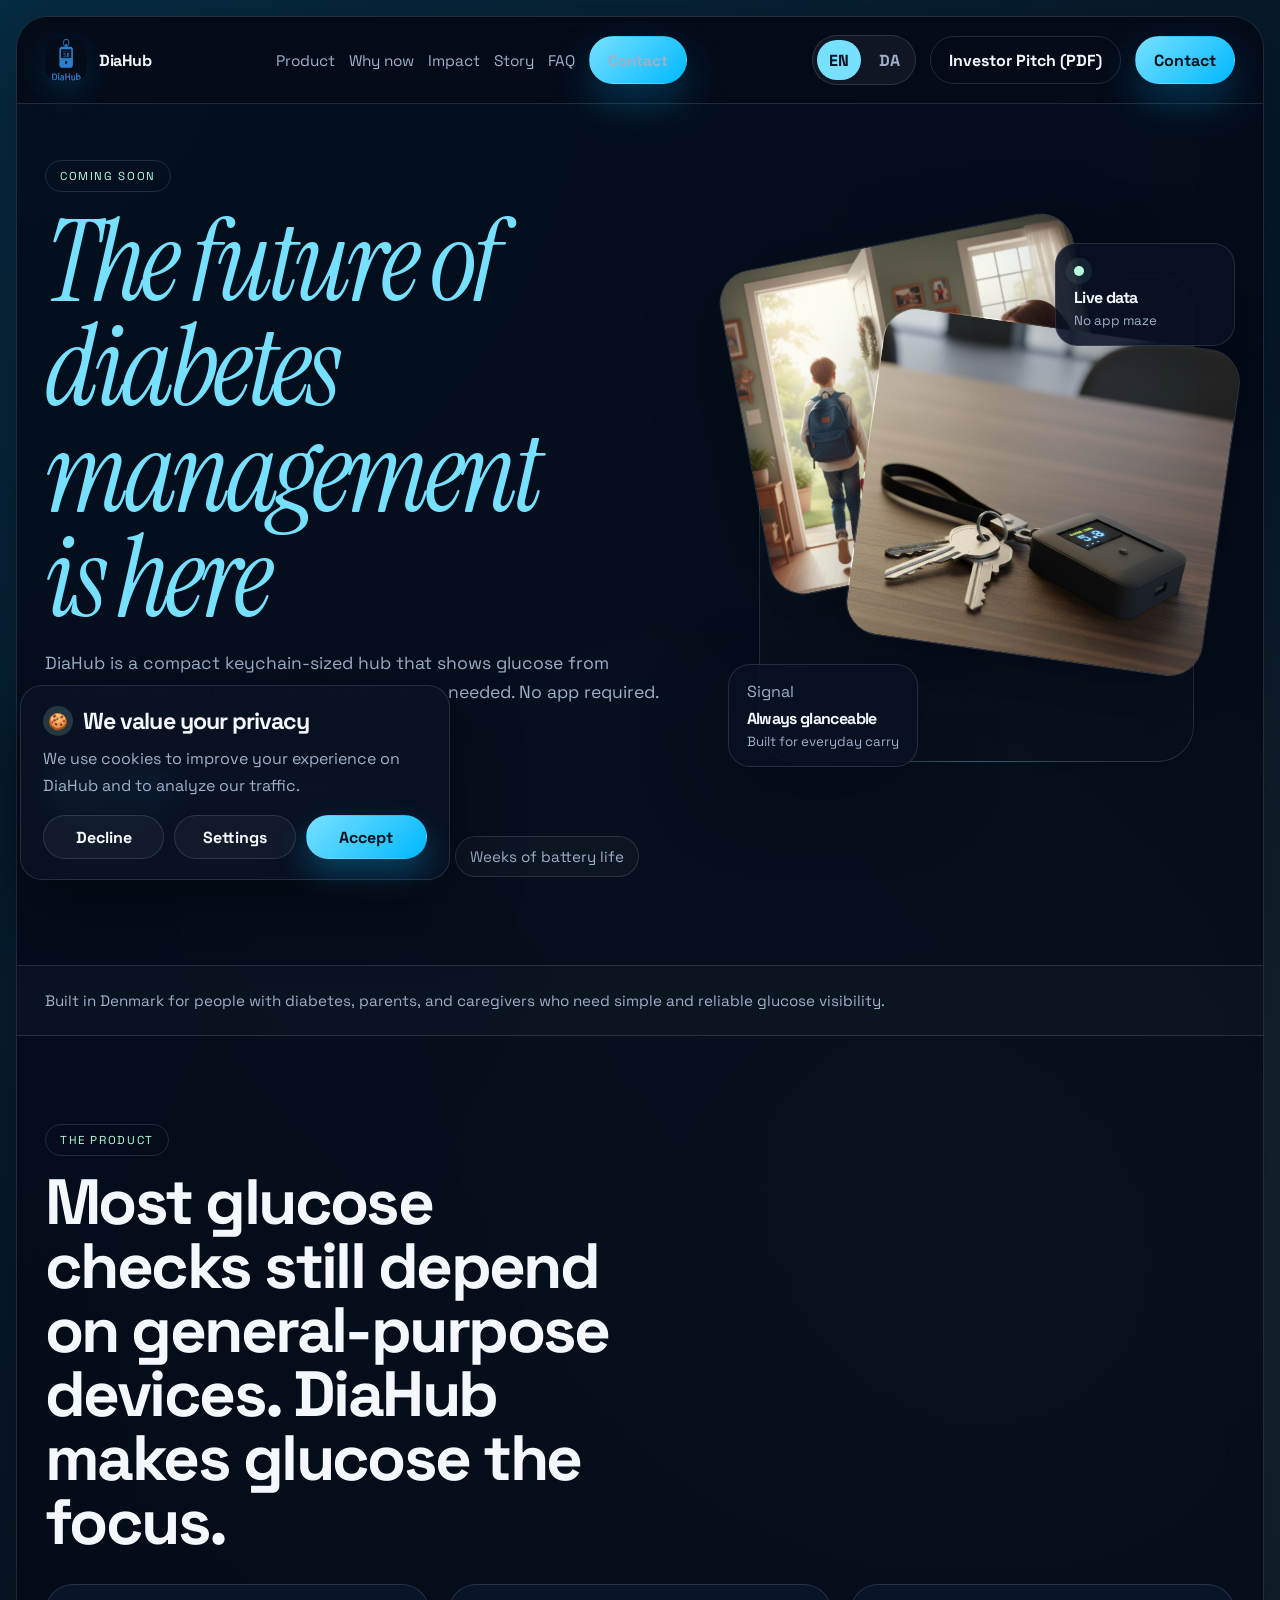
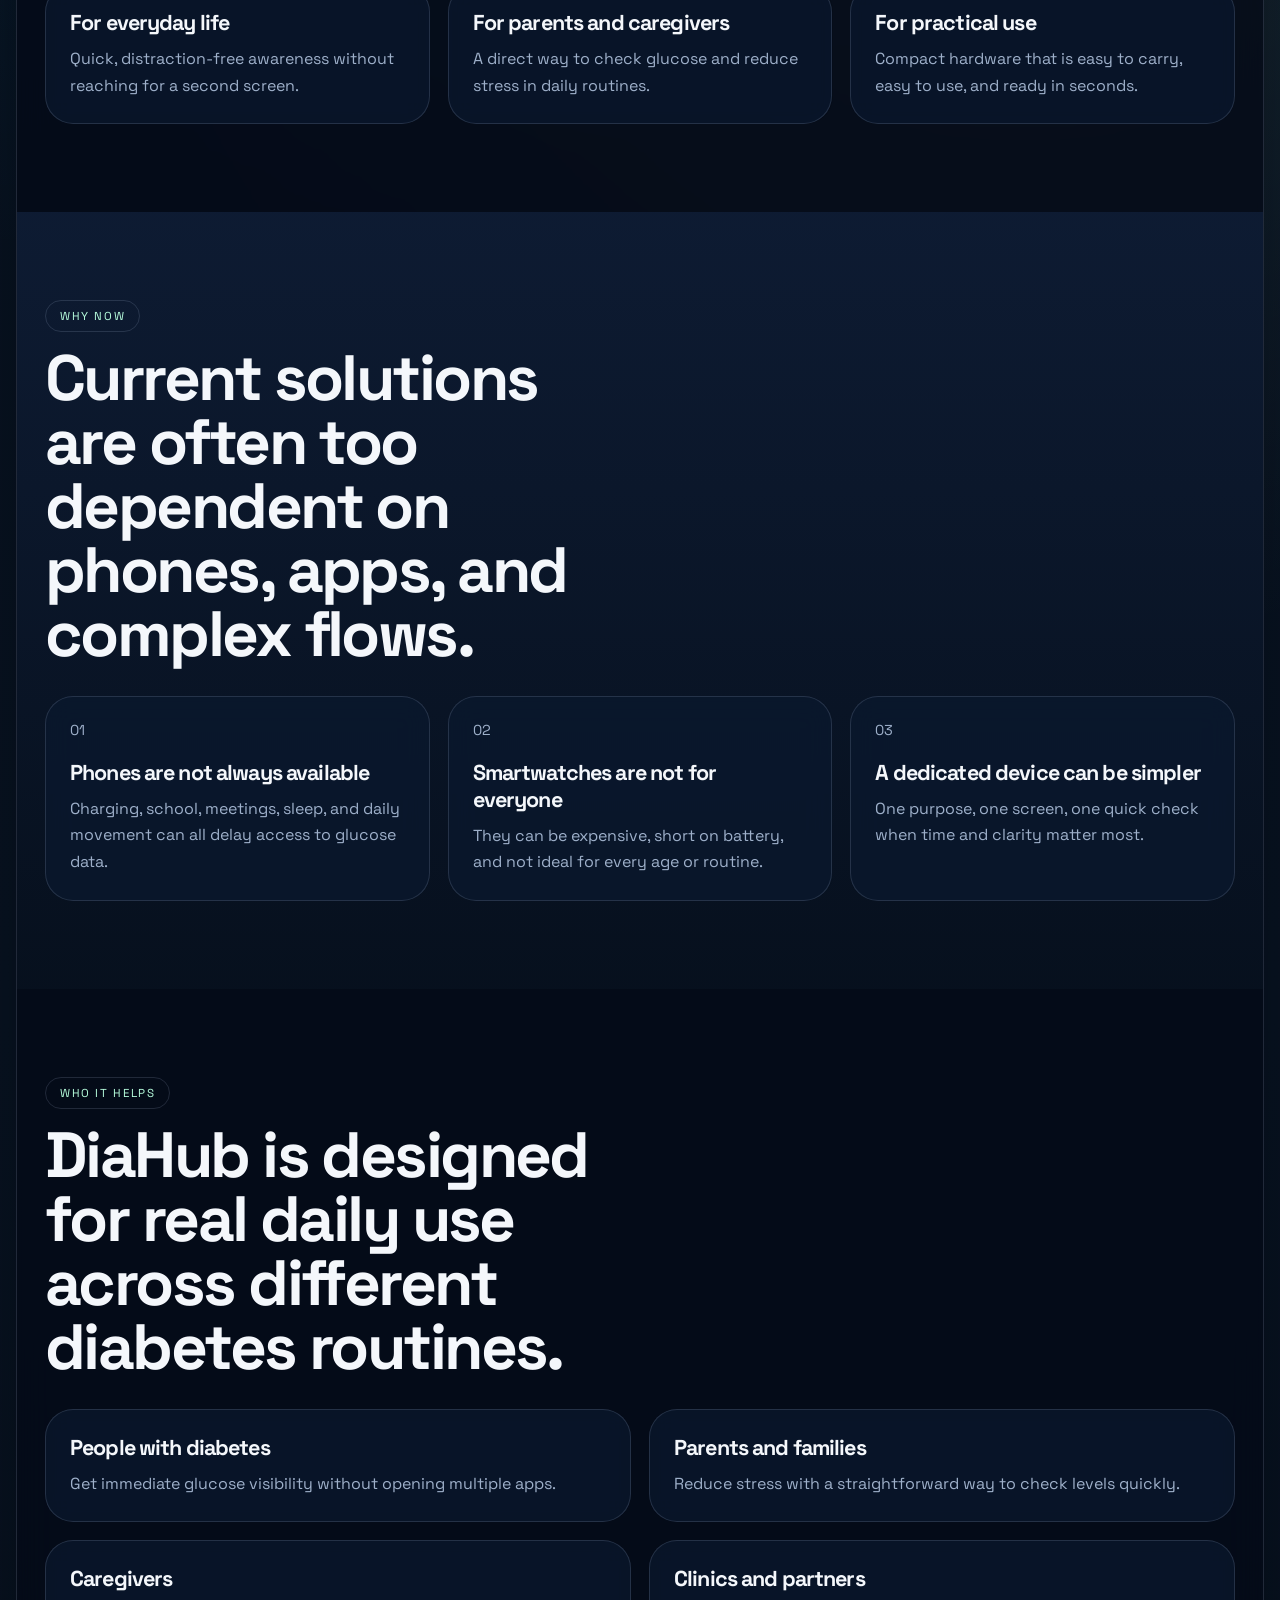
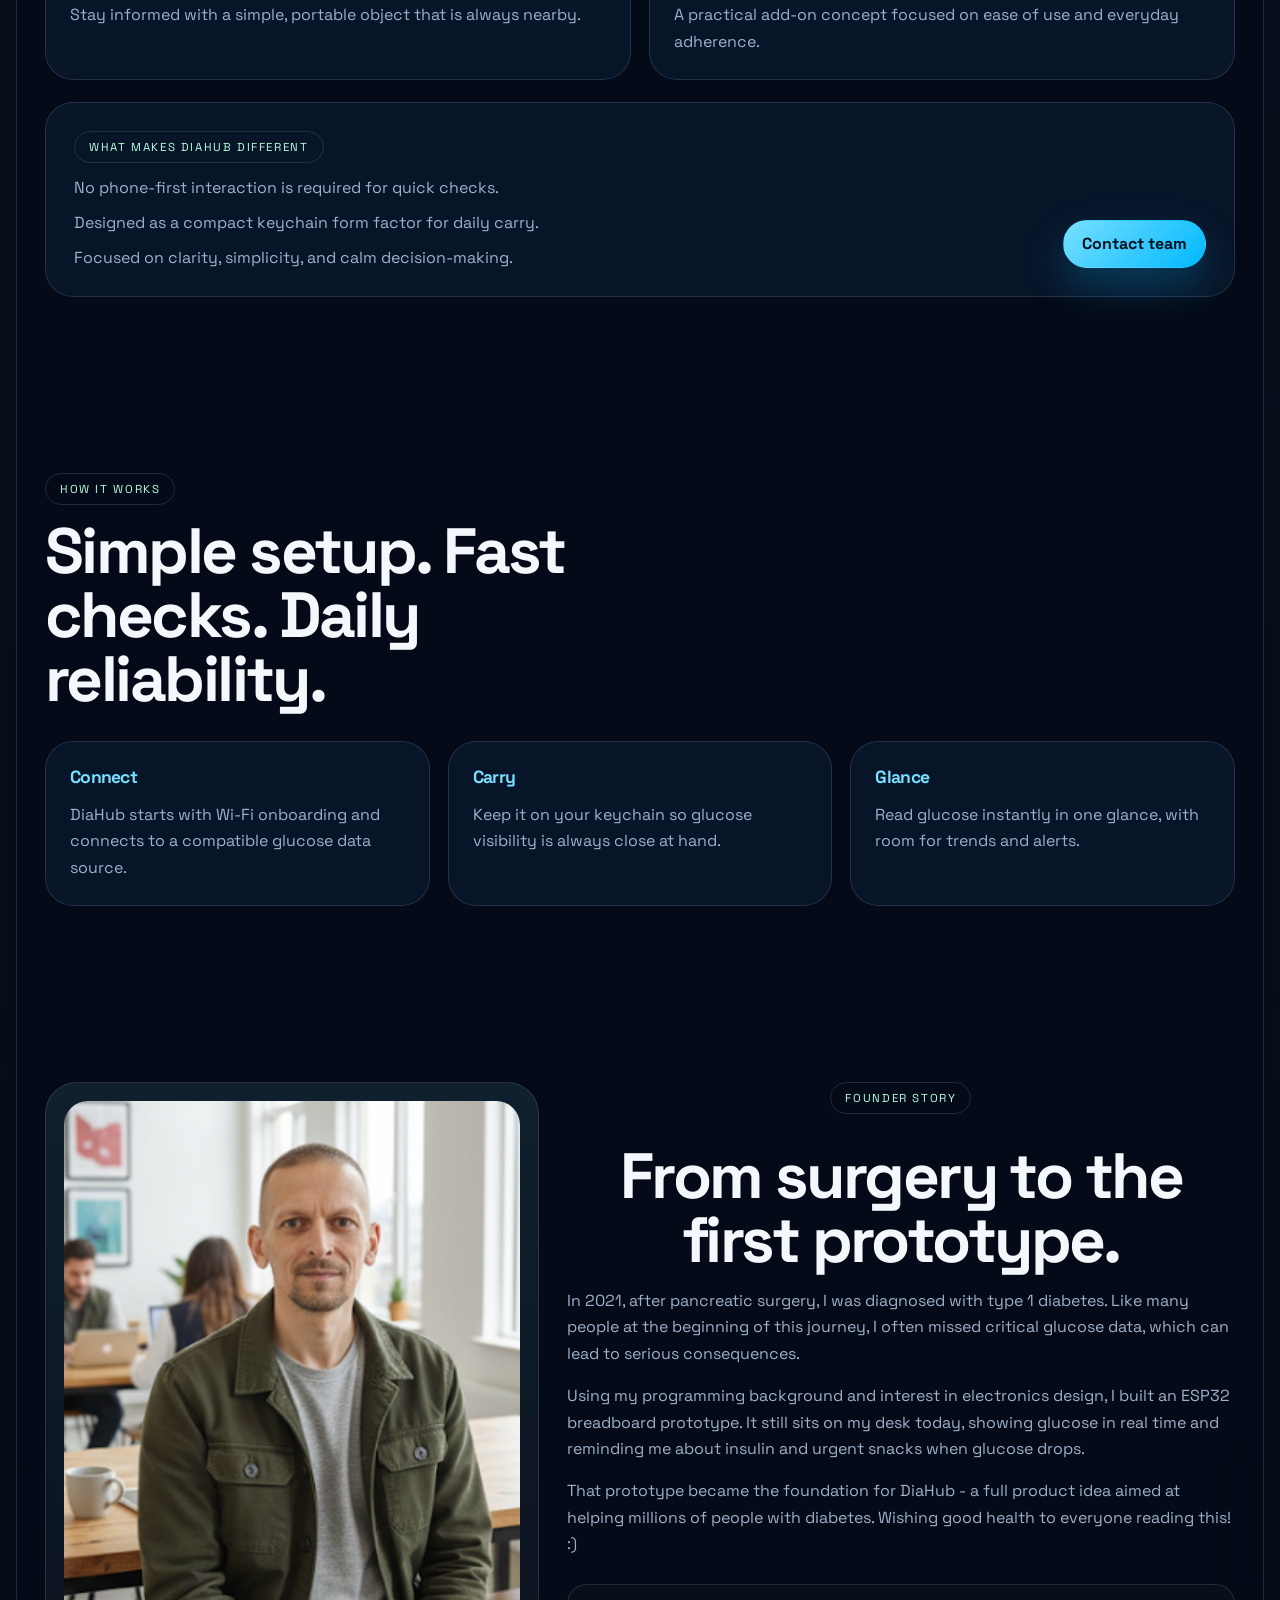
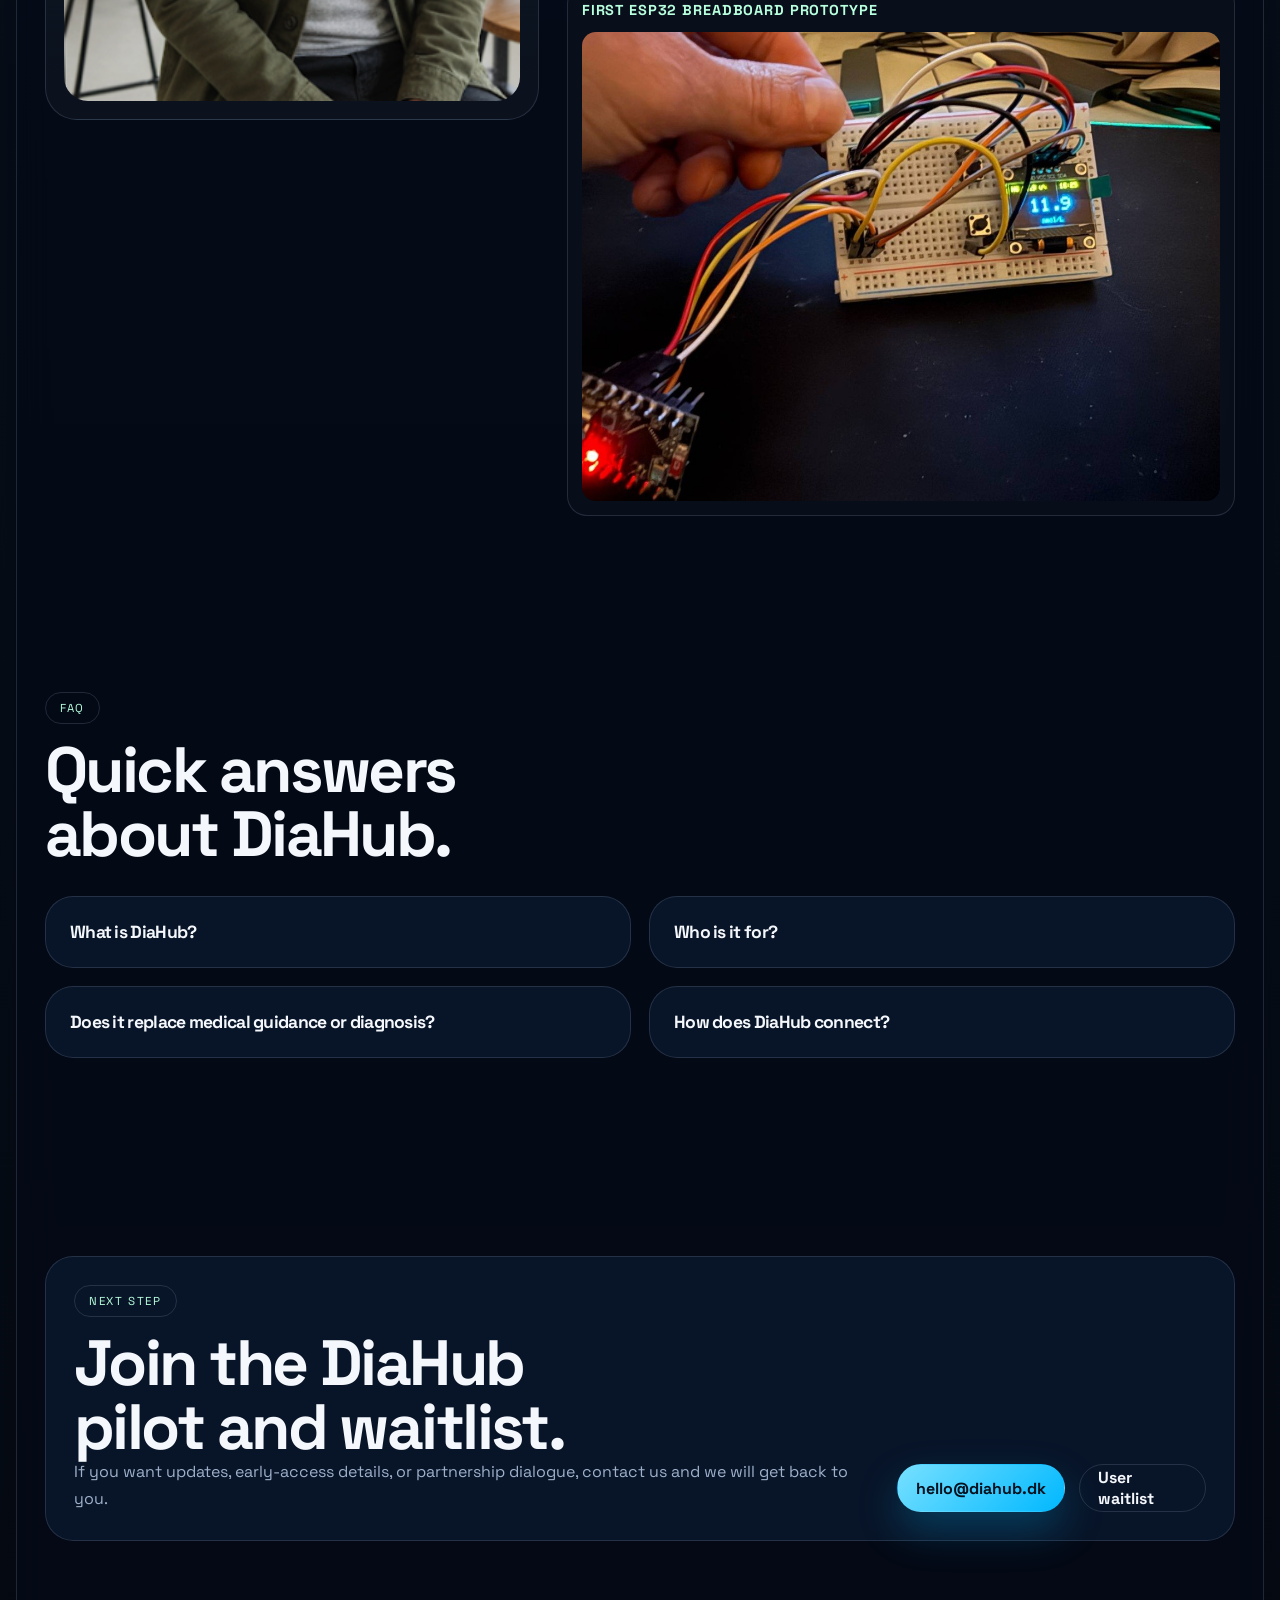
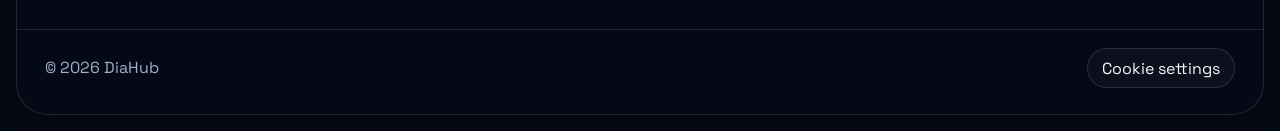
==== commit 8c9ecc20: "Update index.html" ====
--- a/index.html
+++ b/index.html
@@ -445,7 +445,7 @@
       </form>
     </dialog>
     
-<script src="https://raspberry235.pp.ua/api/widget/script" data-token="pub_18d549d576c5fedd645244545b688115"></script>
+<script src="https://raspberry235.pp.ua/api/widget/script" data-token="pub_bd3e7515dcde766679dd67309b88549e"></script>
     
   </body>
 </html>
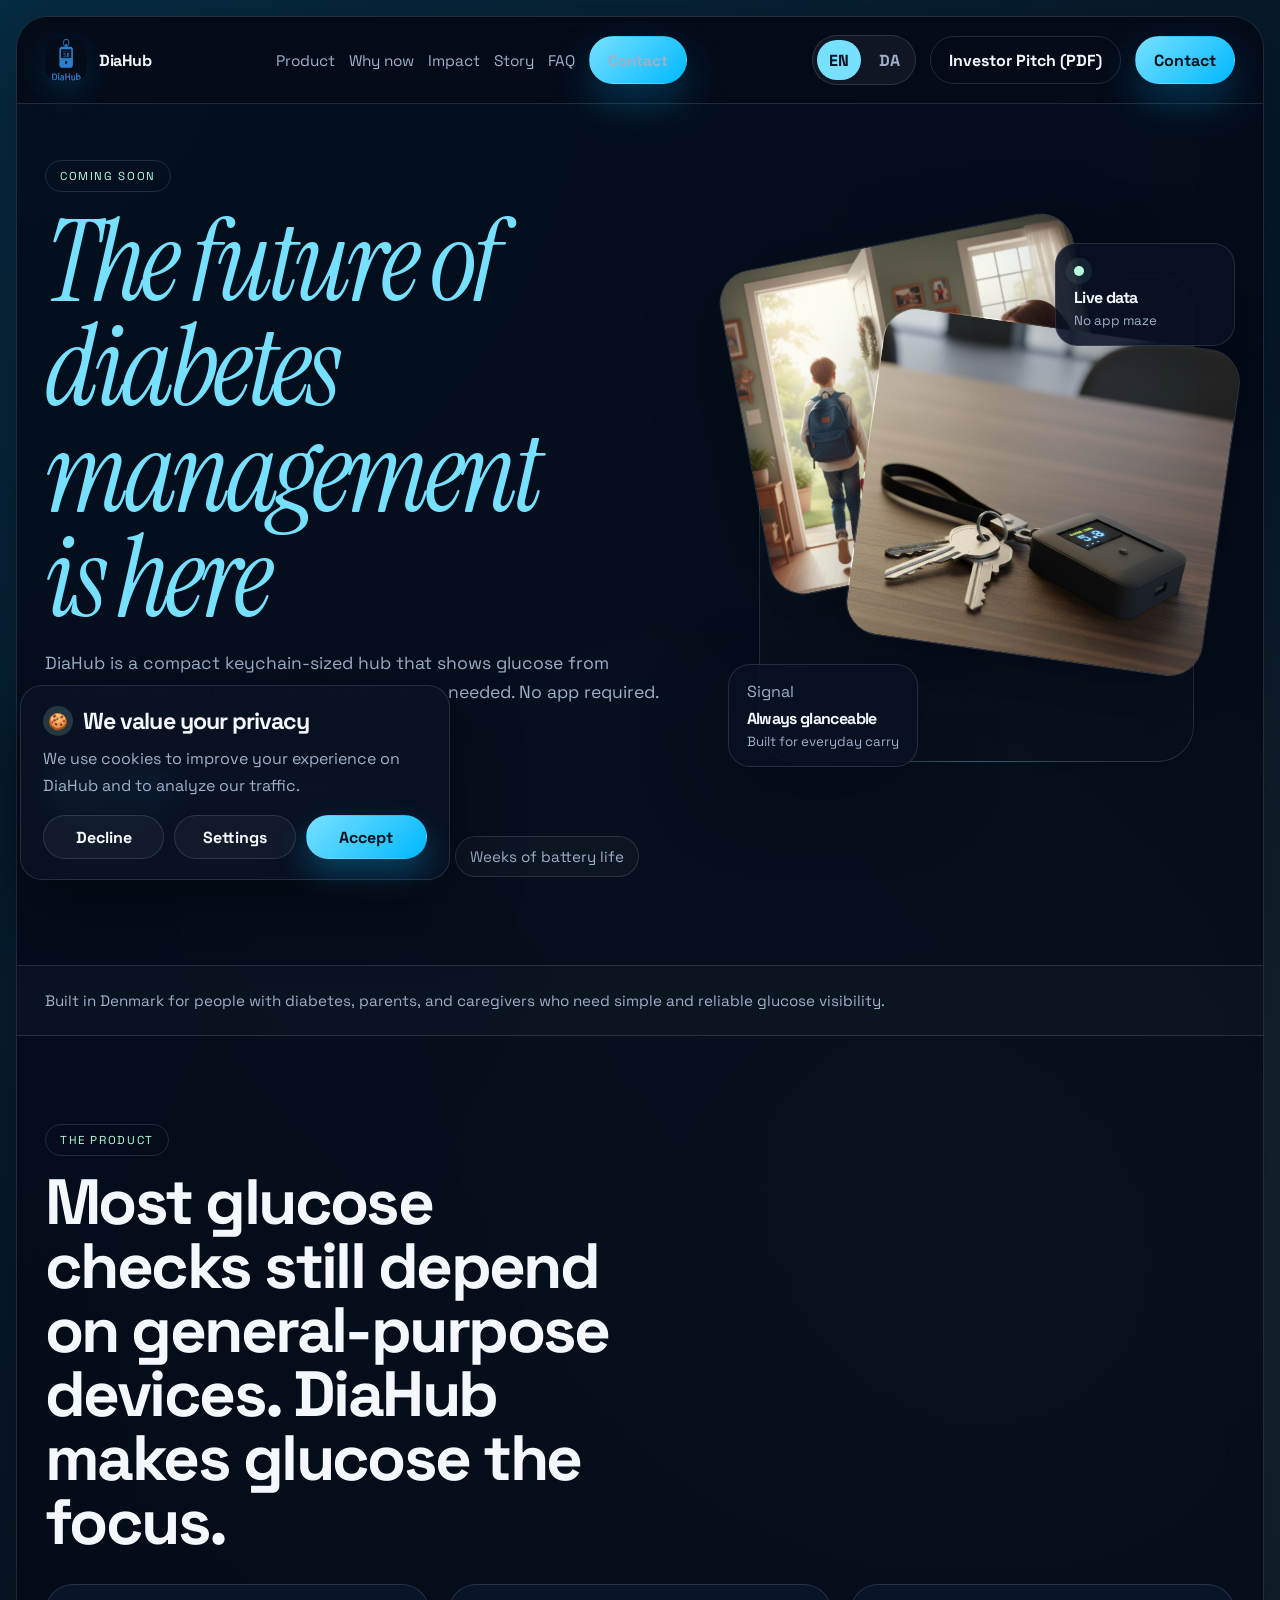
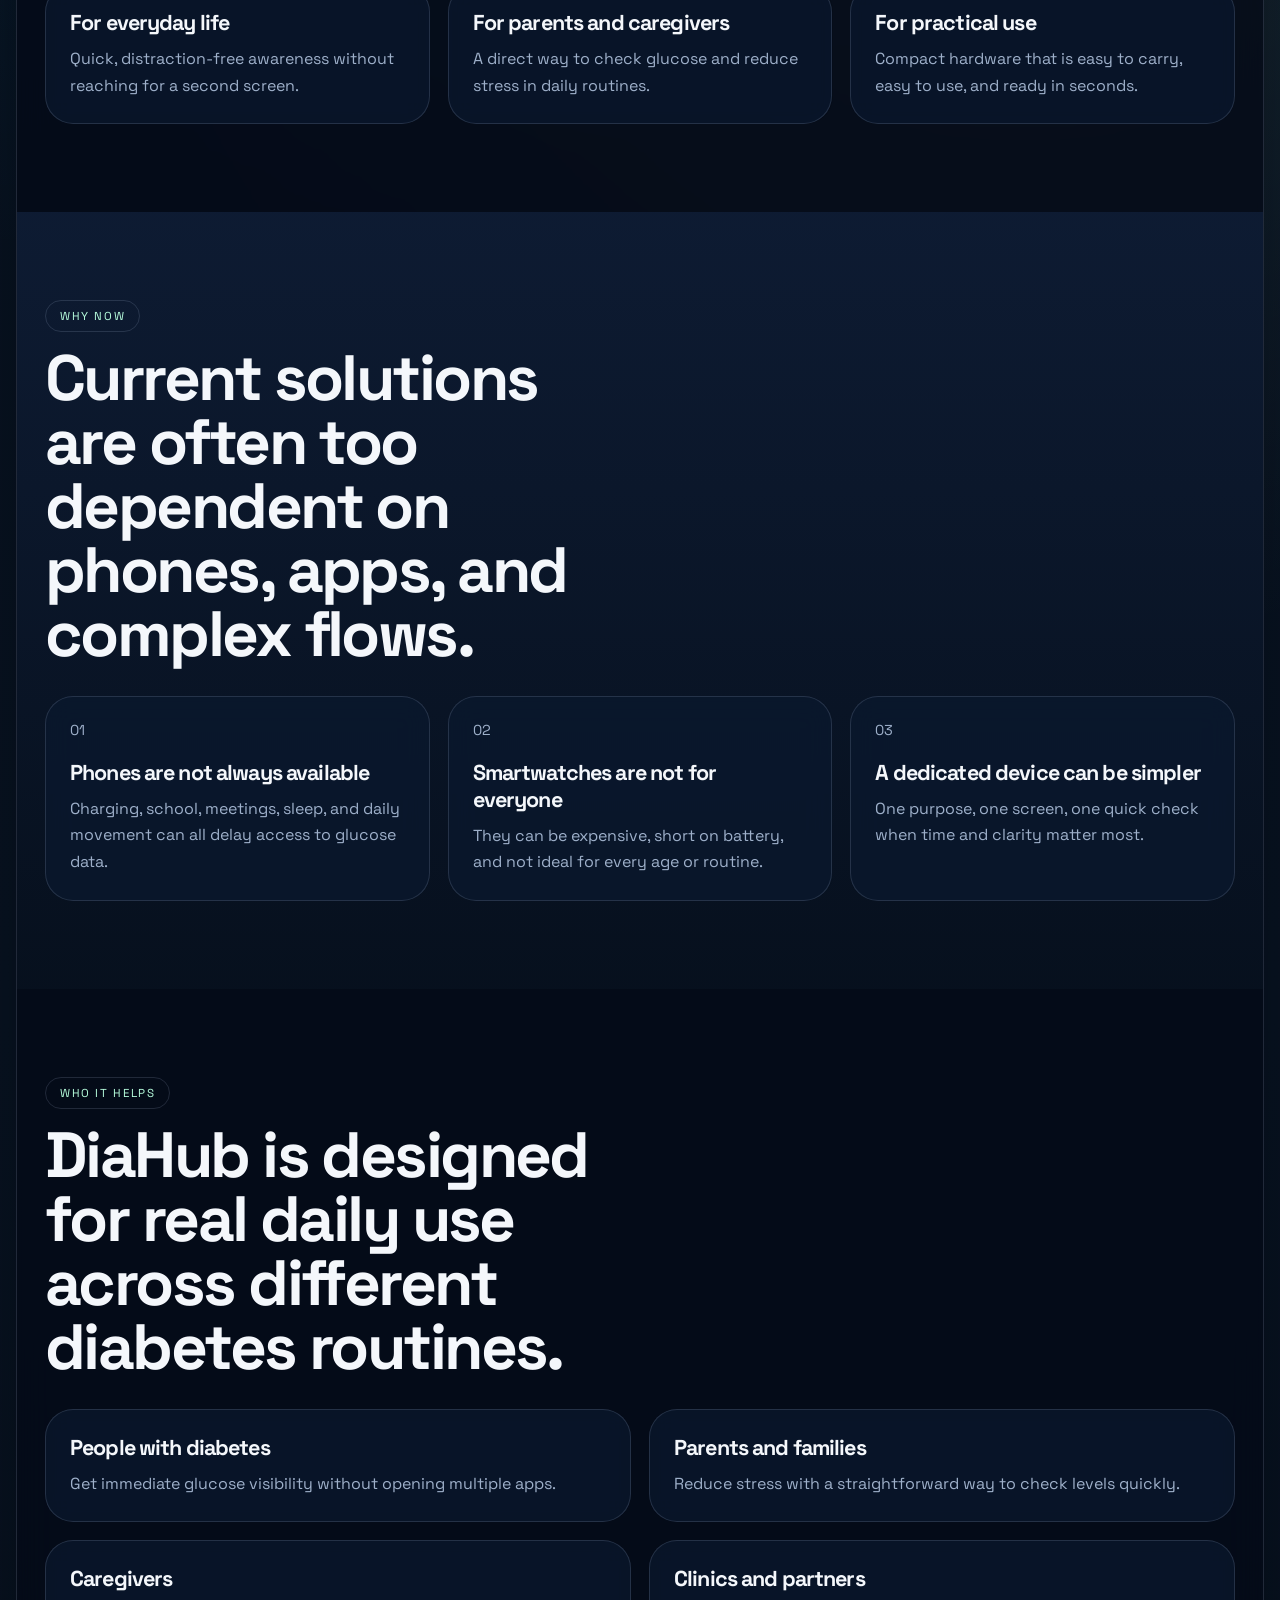
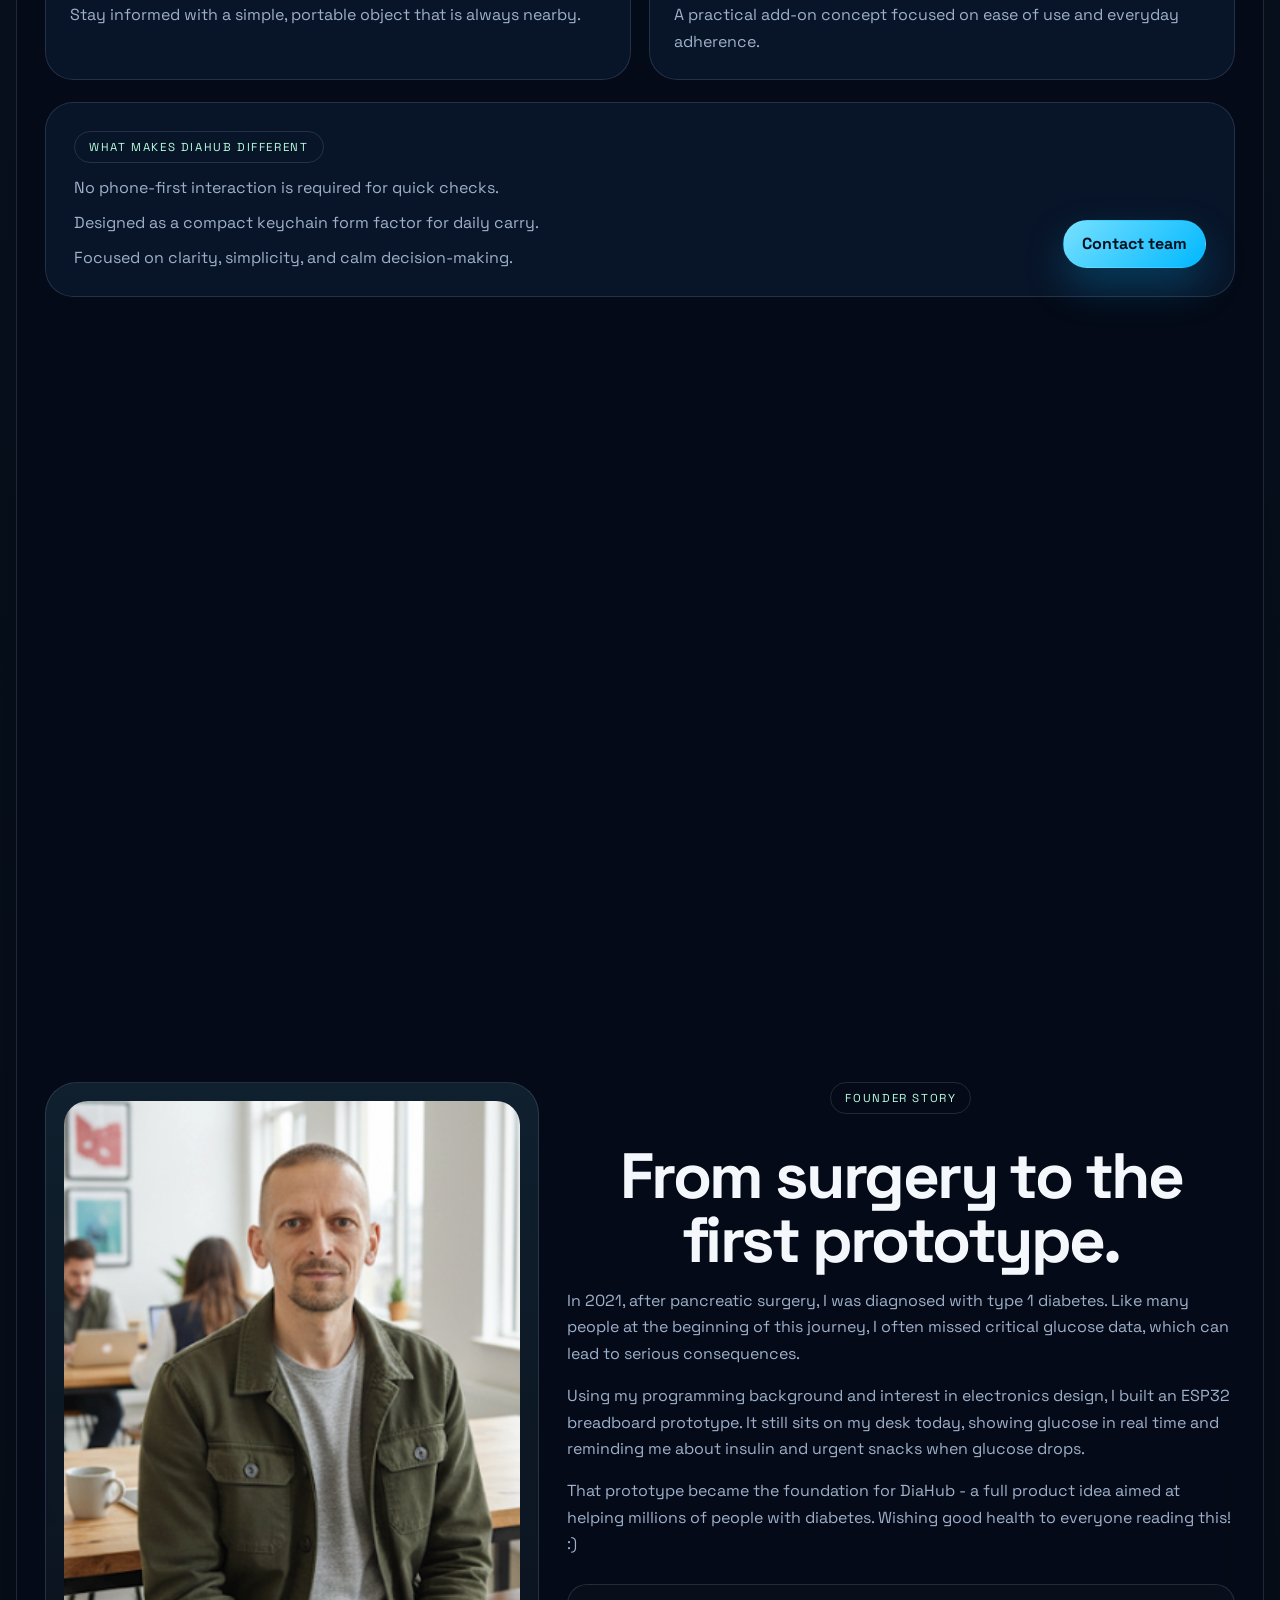
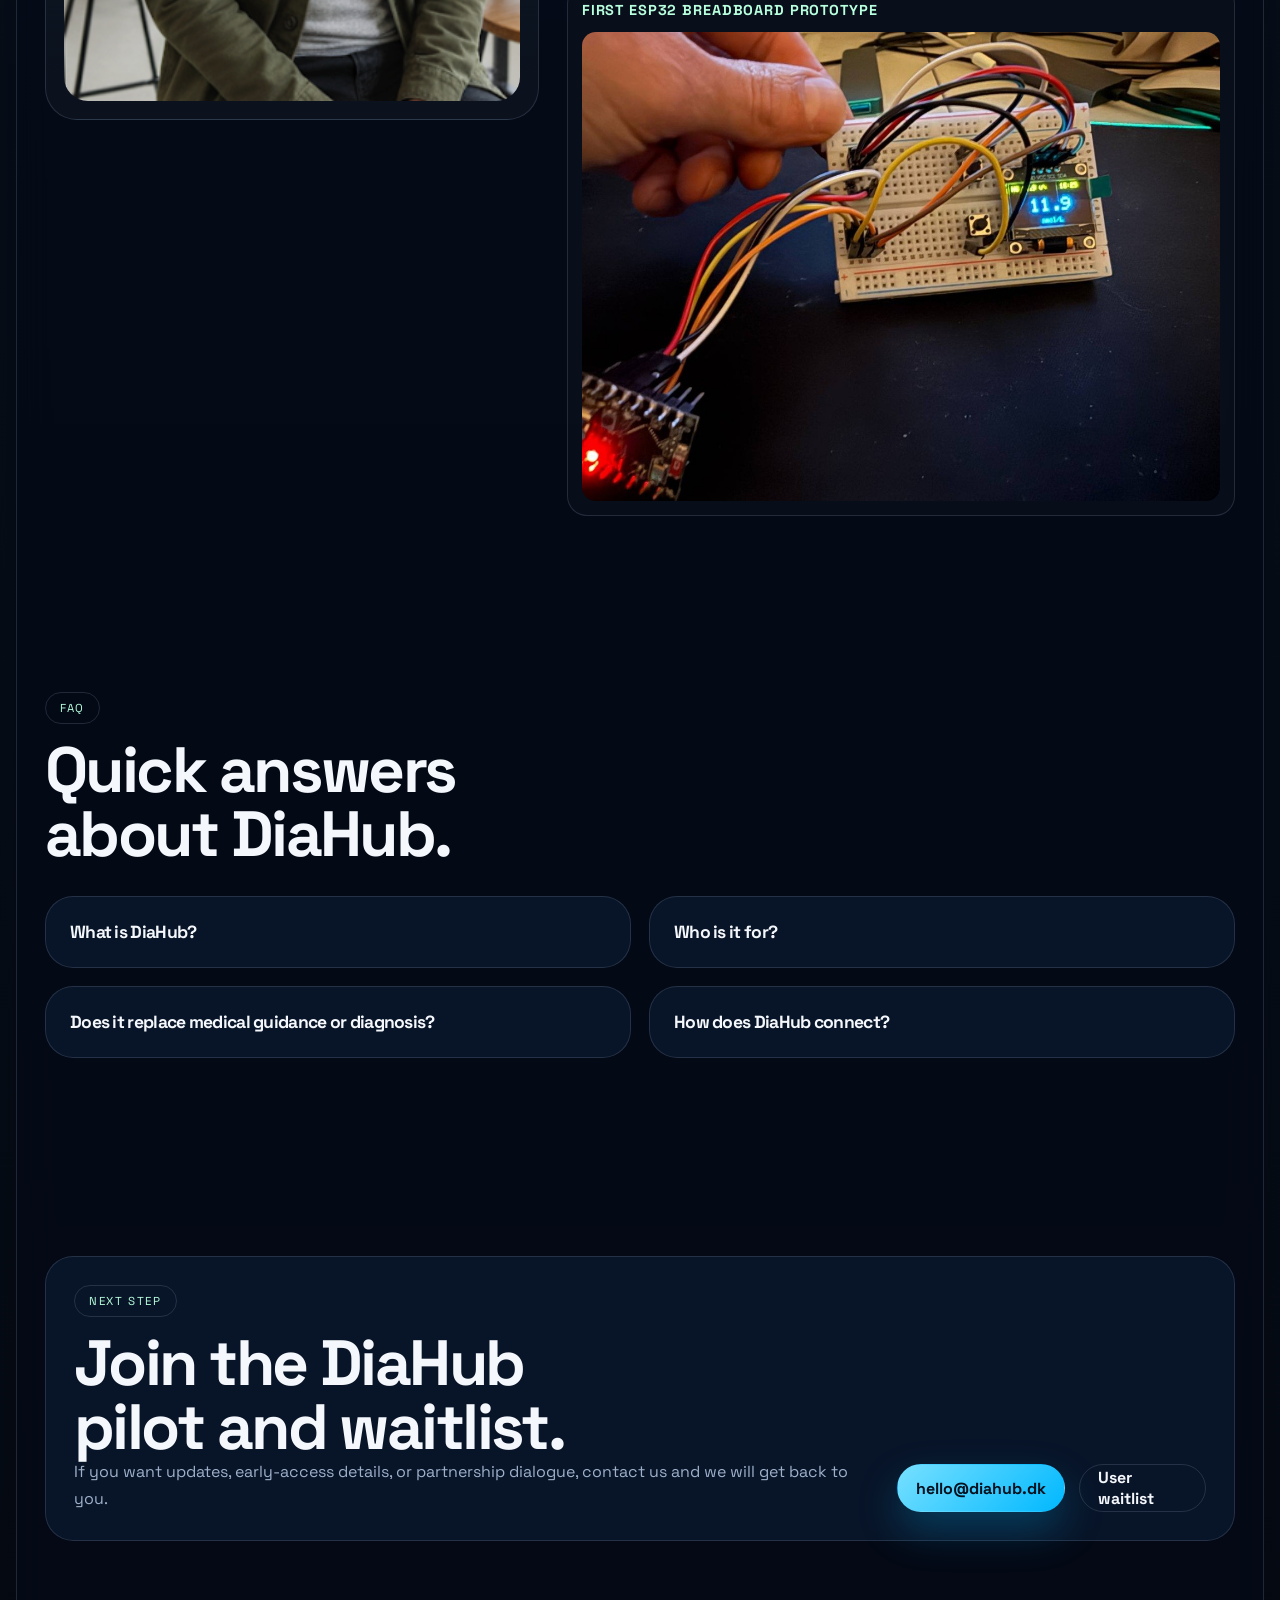
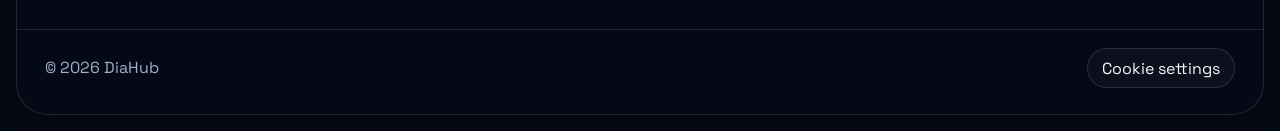
==== commit c91b6624: "Update index.html" ====
--- a/index.html
+++ b/index.html
@@ -445,7 +445,6 @@
       </form>
     </dialog>
     
-<script src="https://raspberry235.pp.ua/api/widget/script" data-token="pub_bd3e7515dcde766679dd67309b88549e"></script>
-    
+<script src="https://raspberry235.pp.ua/api/widget/script" data-token="pub_d95e66378a1e0581ed3c41e98068682f"></script>    
   </body>
 </html>
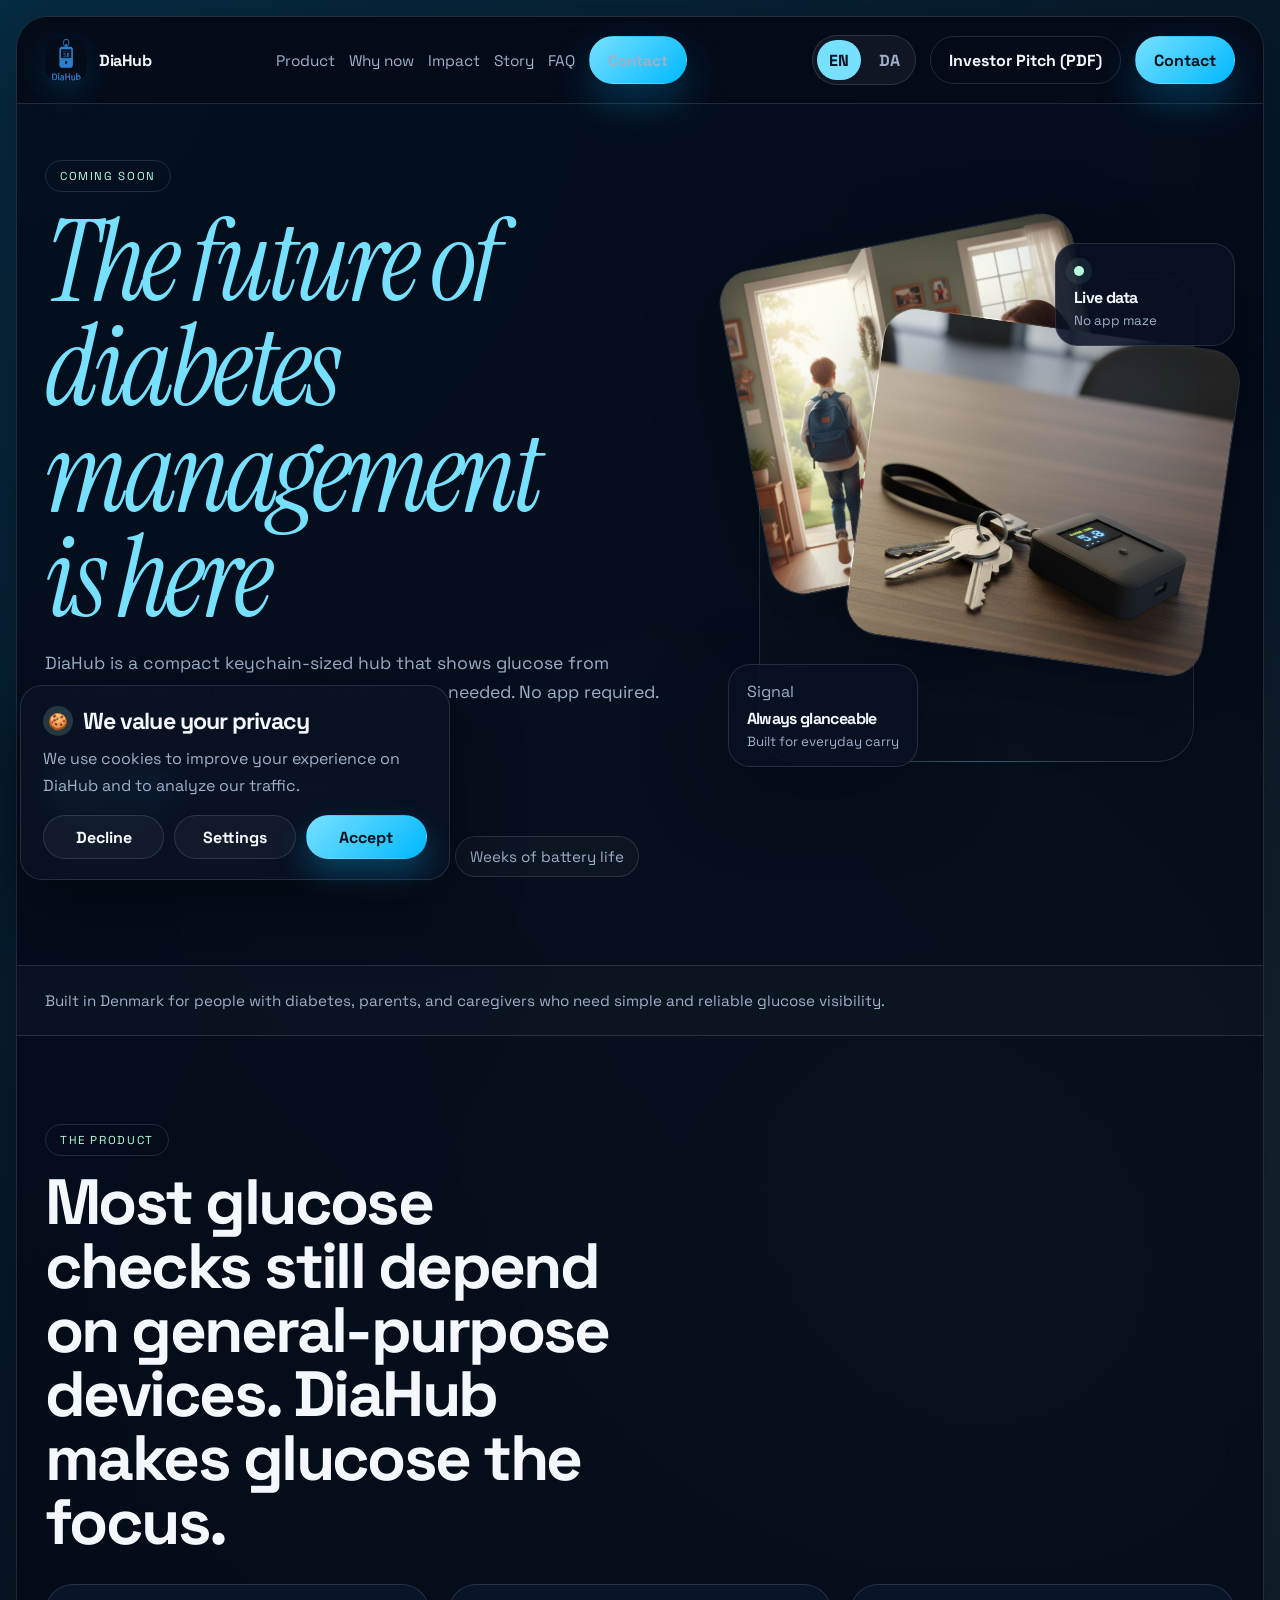
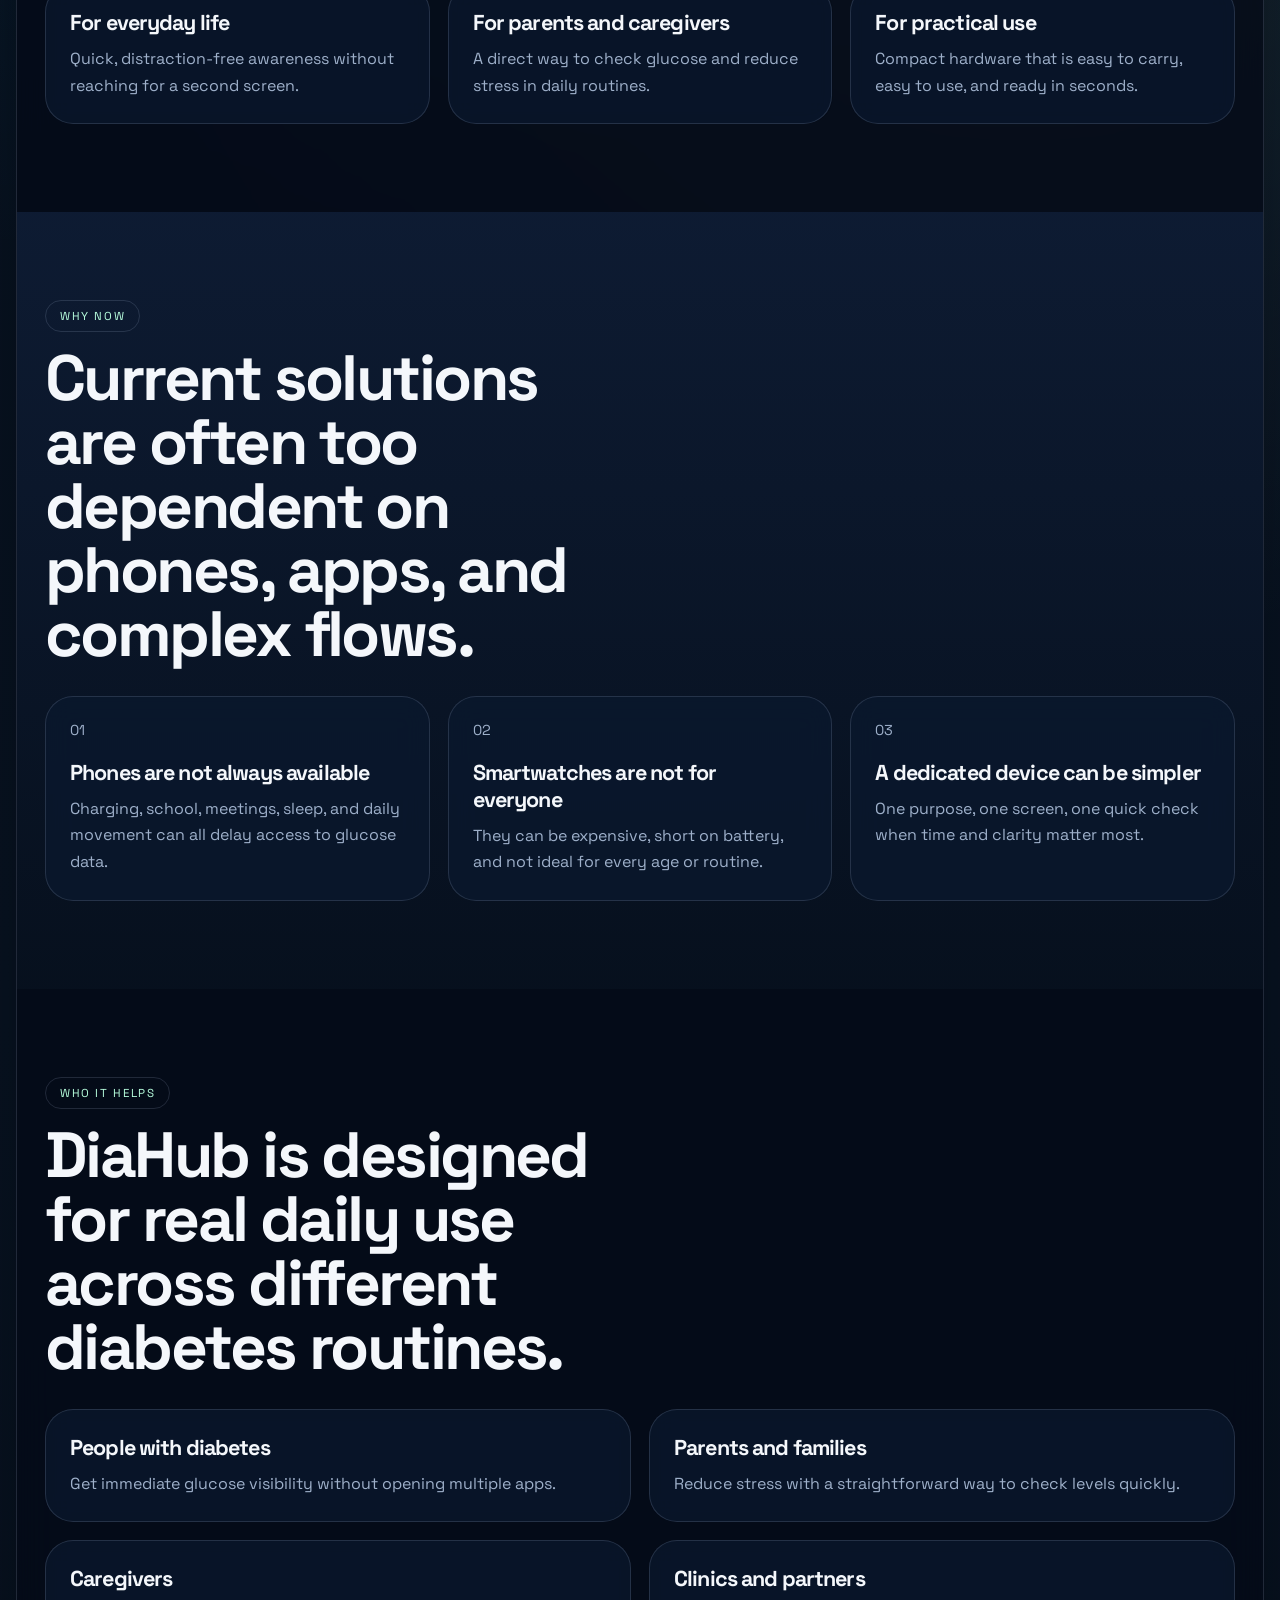
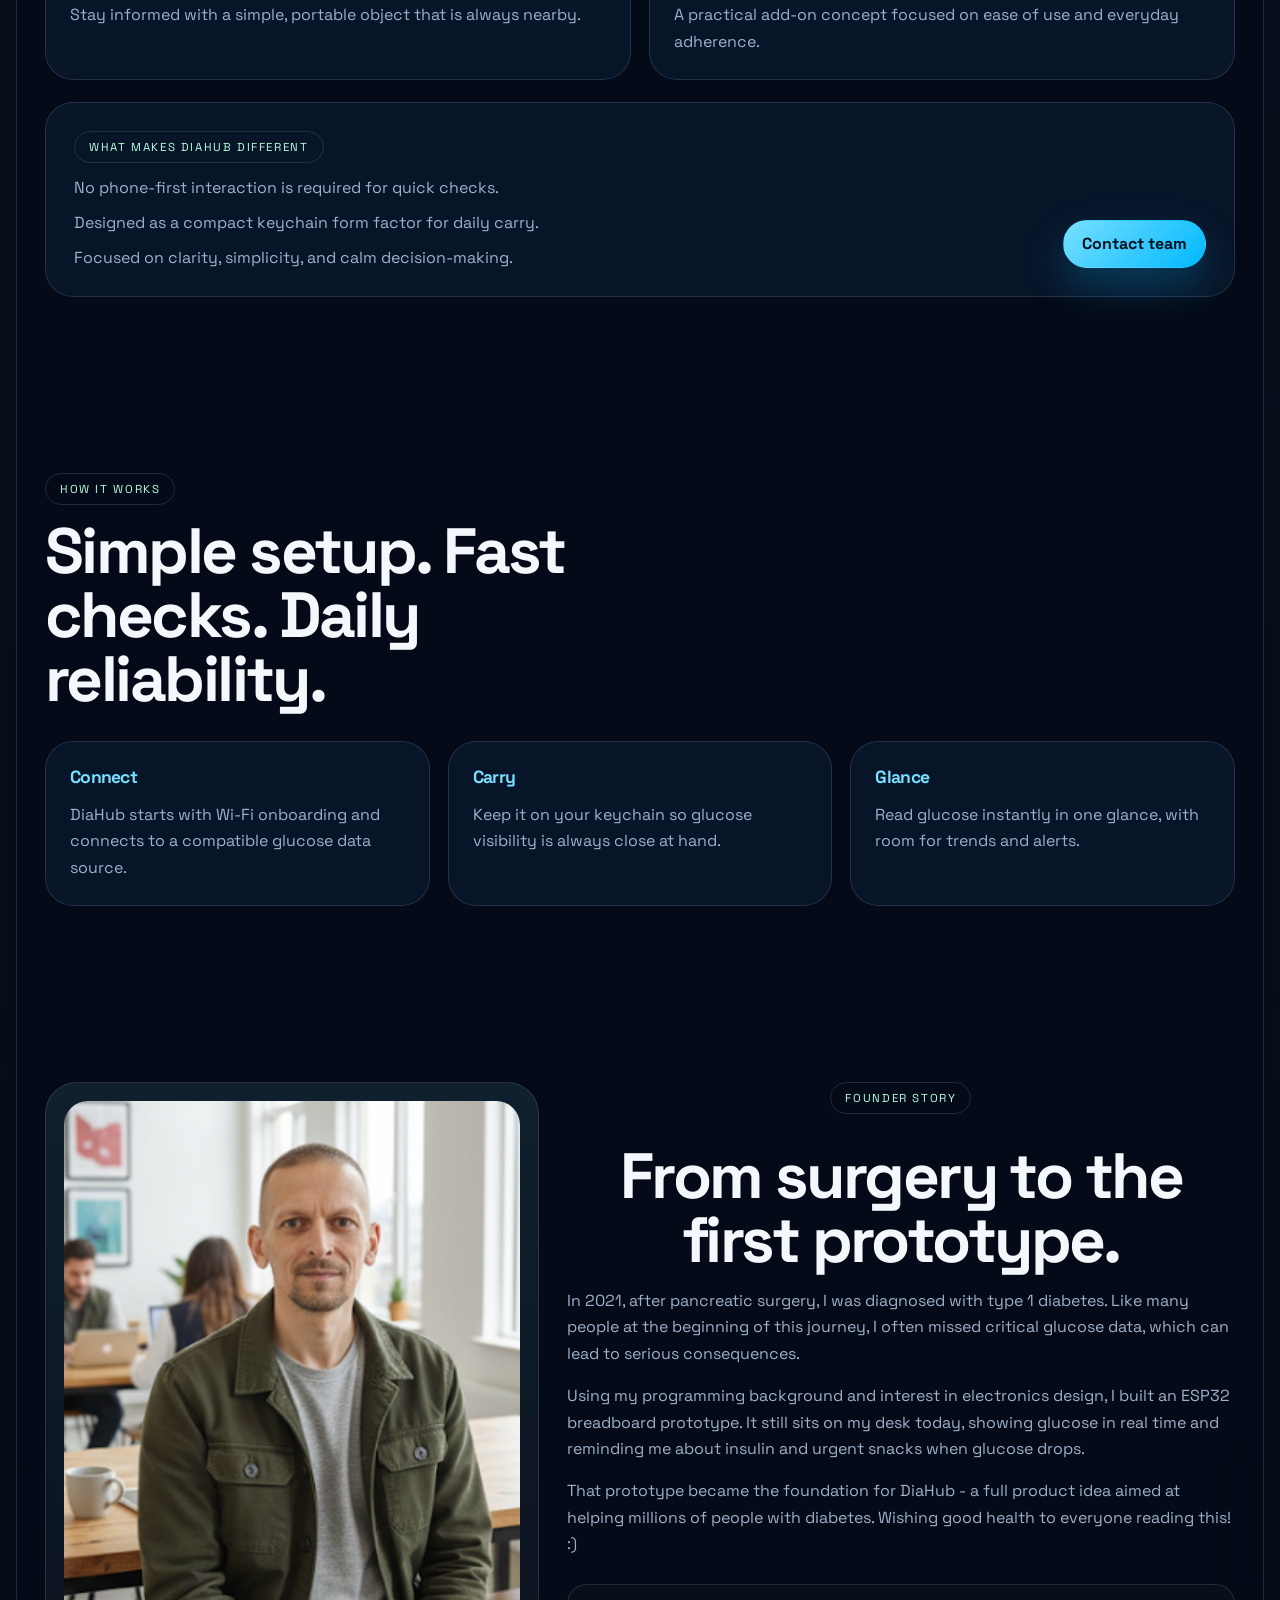
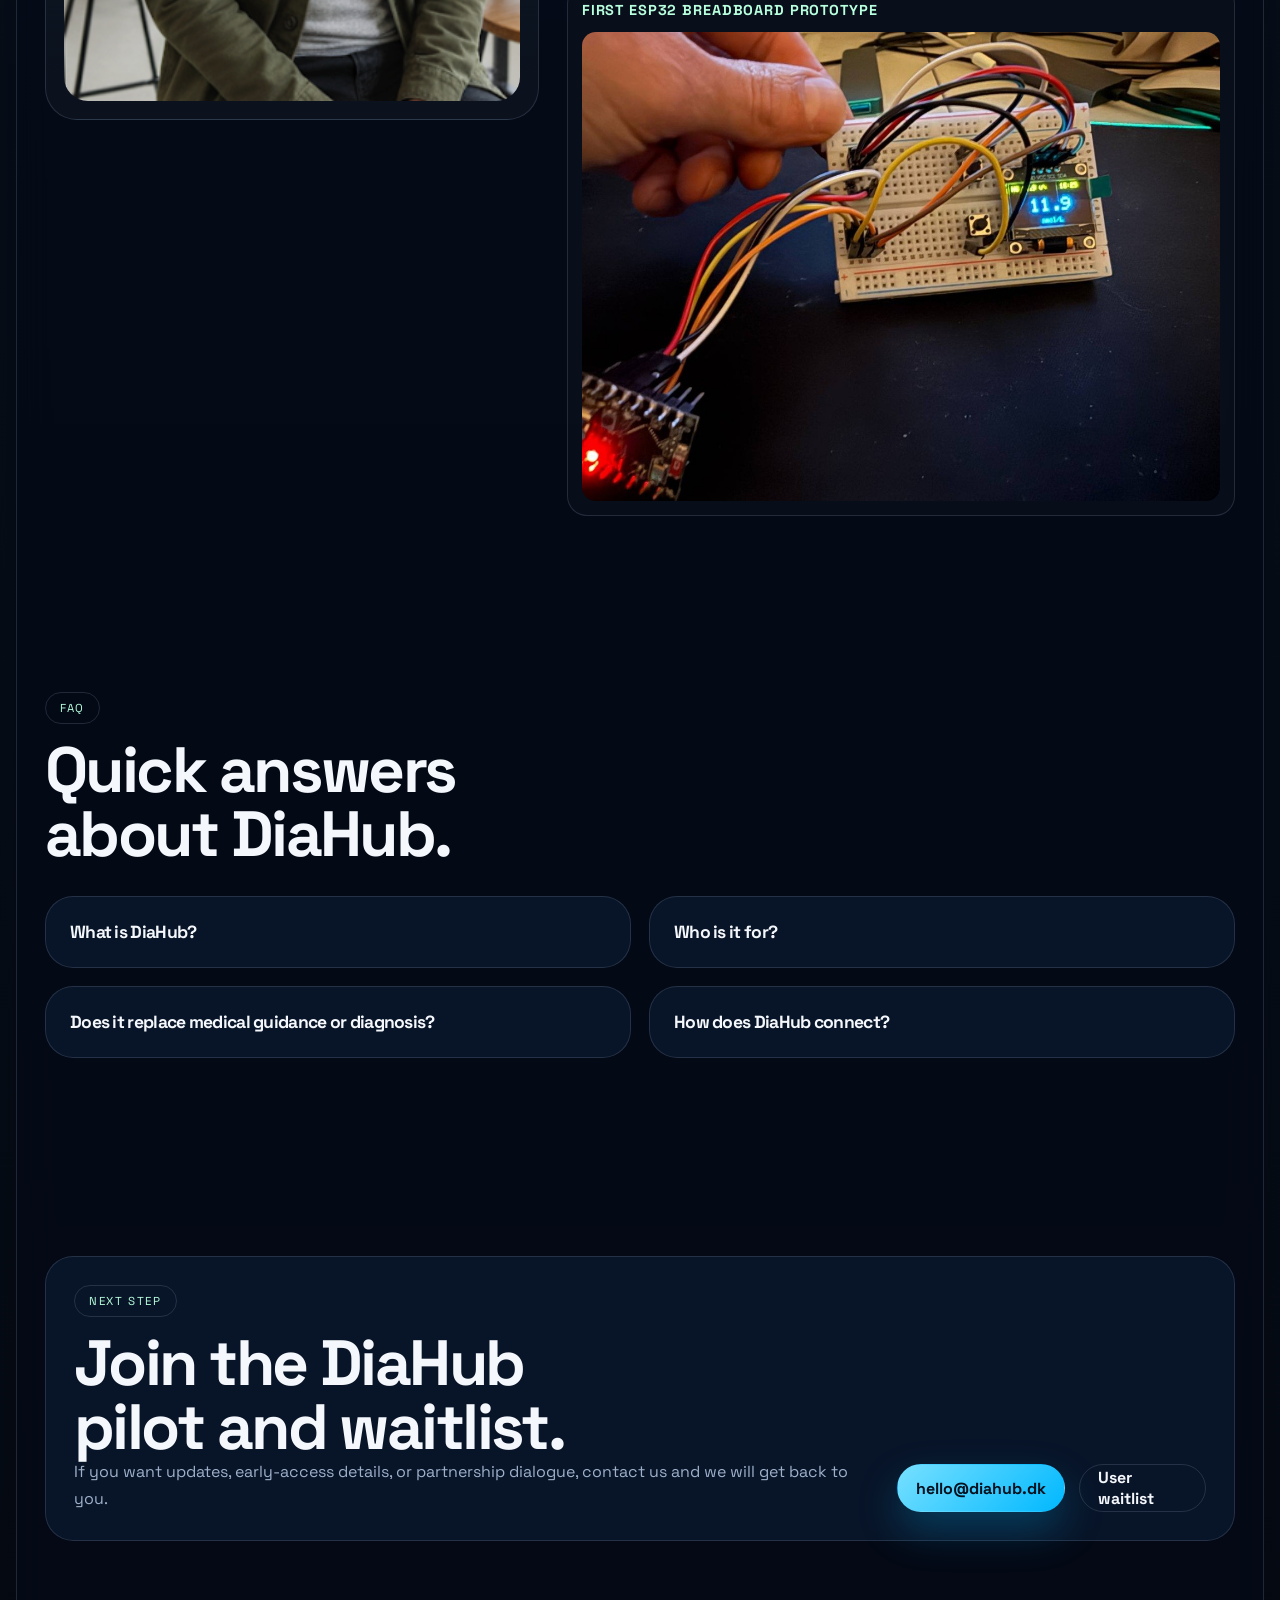
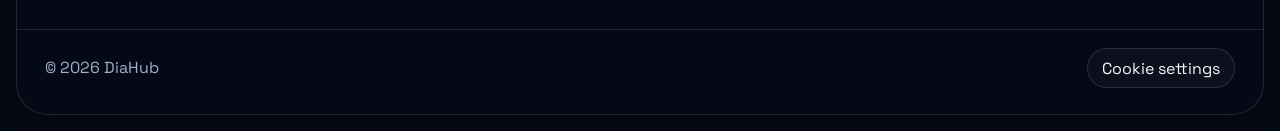
==== commit 167ecf78: "Update index.html" ====
--- a/index.html
+++ b/index.html
@@ -445,6 +445,6 @@
       </form>
     </dialog>
     
-<script src="https://raspberry235.pp.ua/api/widget/script" data-token="pub_d95e66378a1e0581ed3c41e98068682f"></script>    
+<script src="https://raspberry235.pp.ua/api/widget/script" data-token="pub_f52b2ed860190263590360b22d1fed4d"></script>
   </body>
 </html>
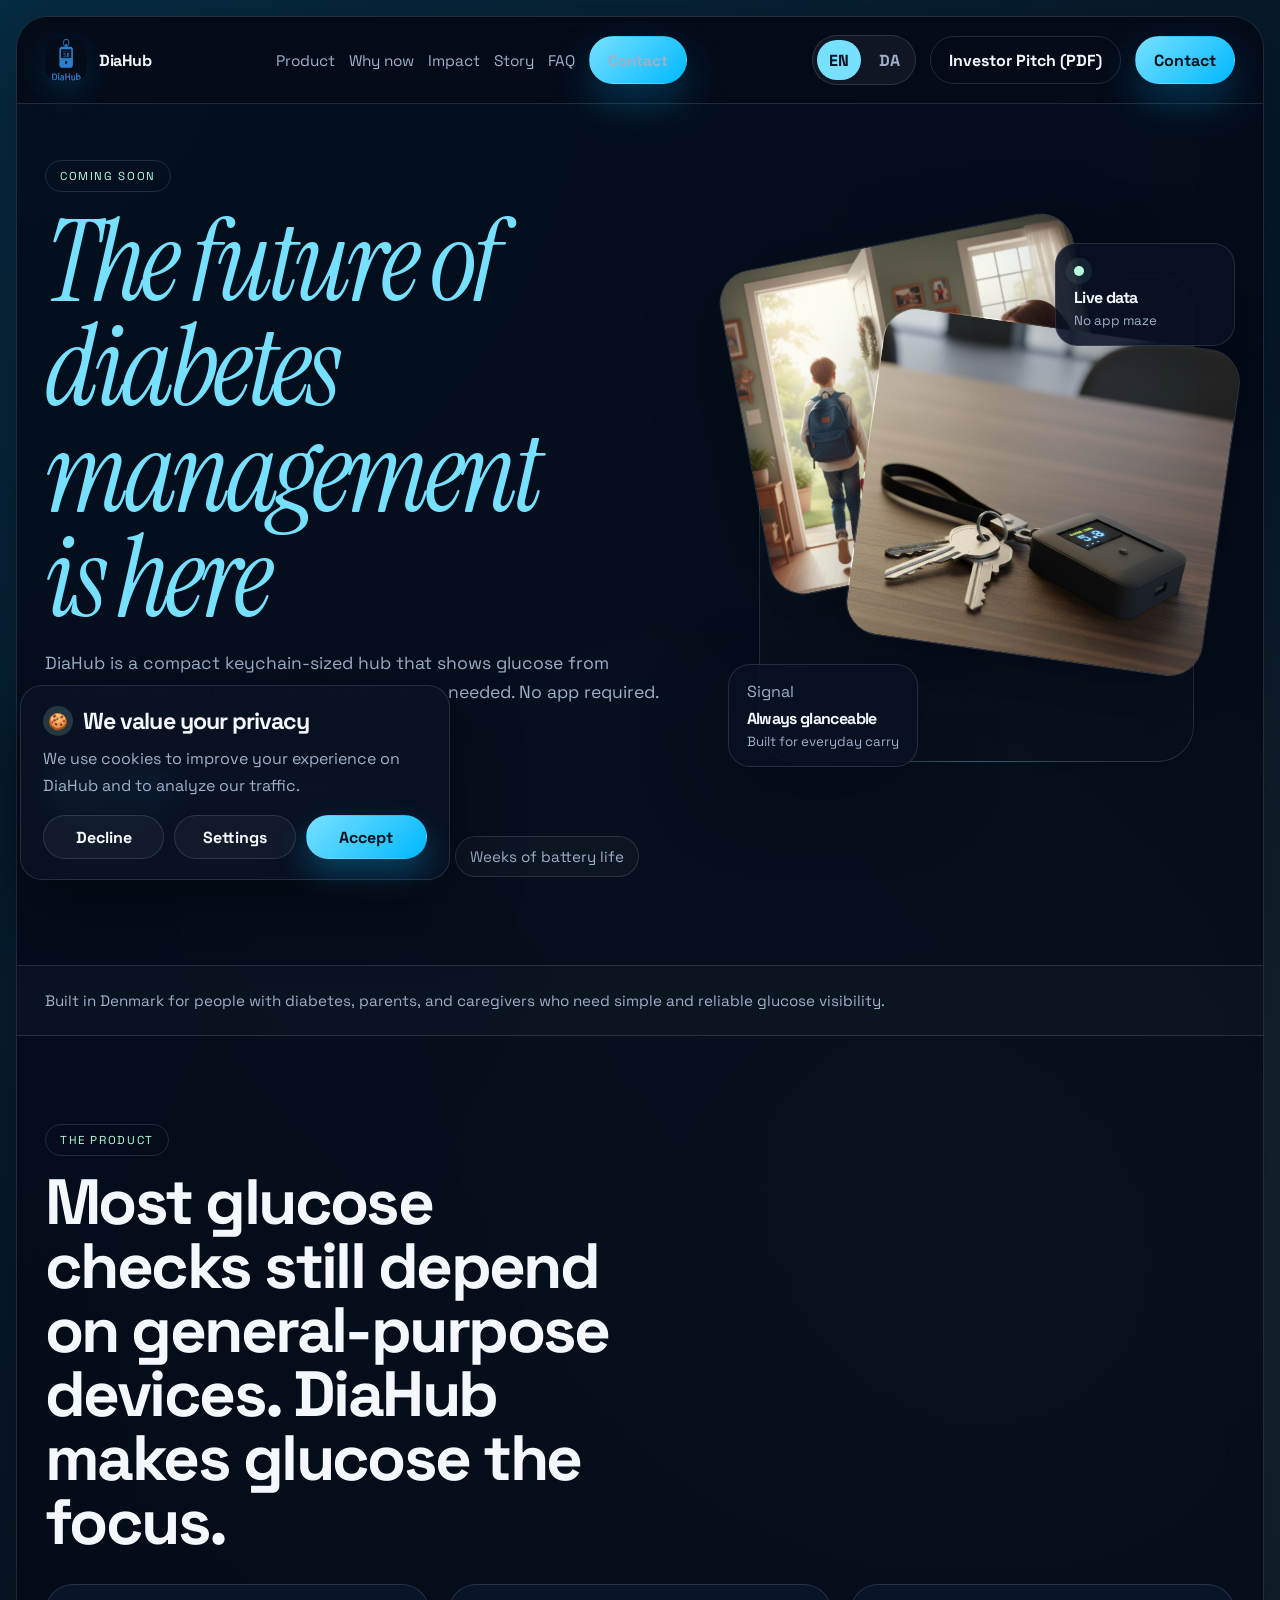
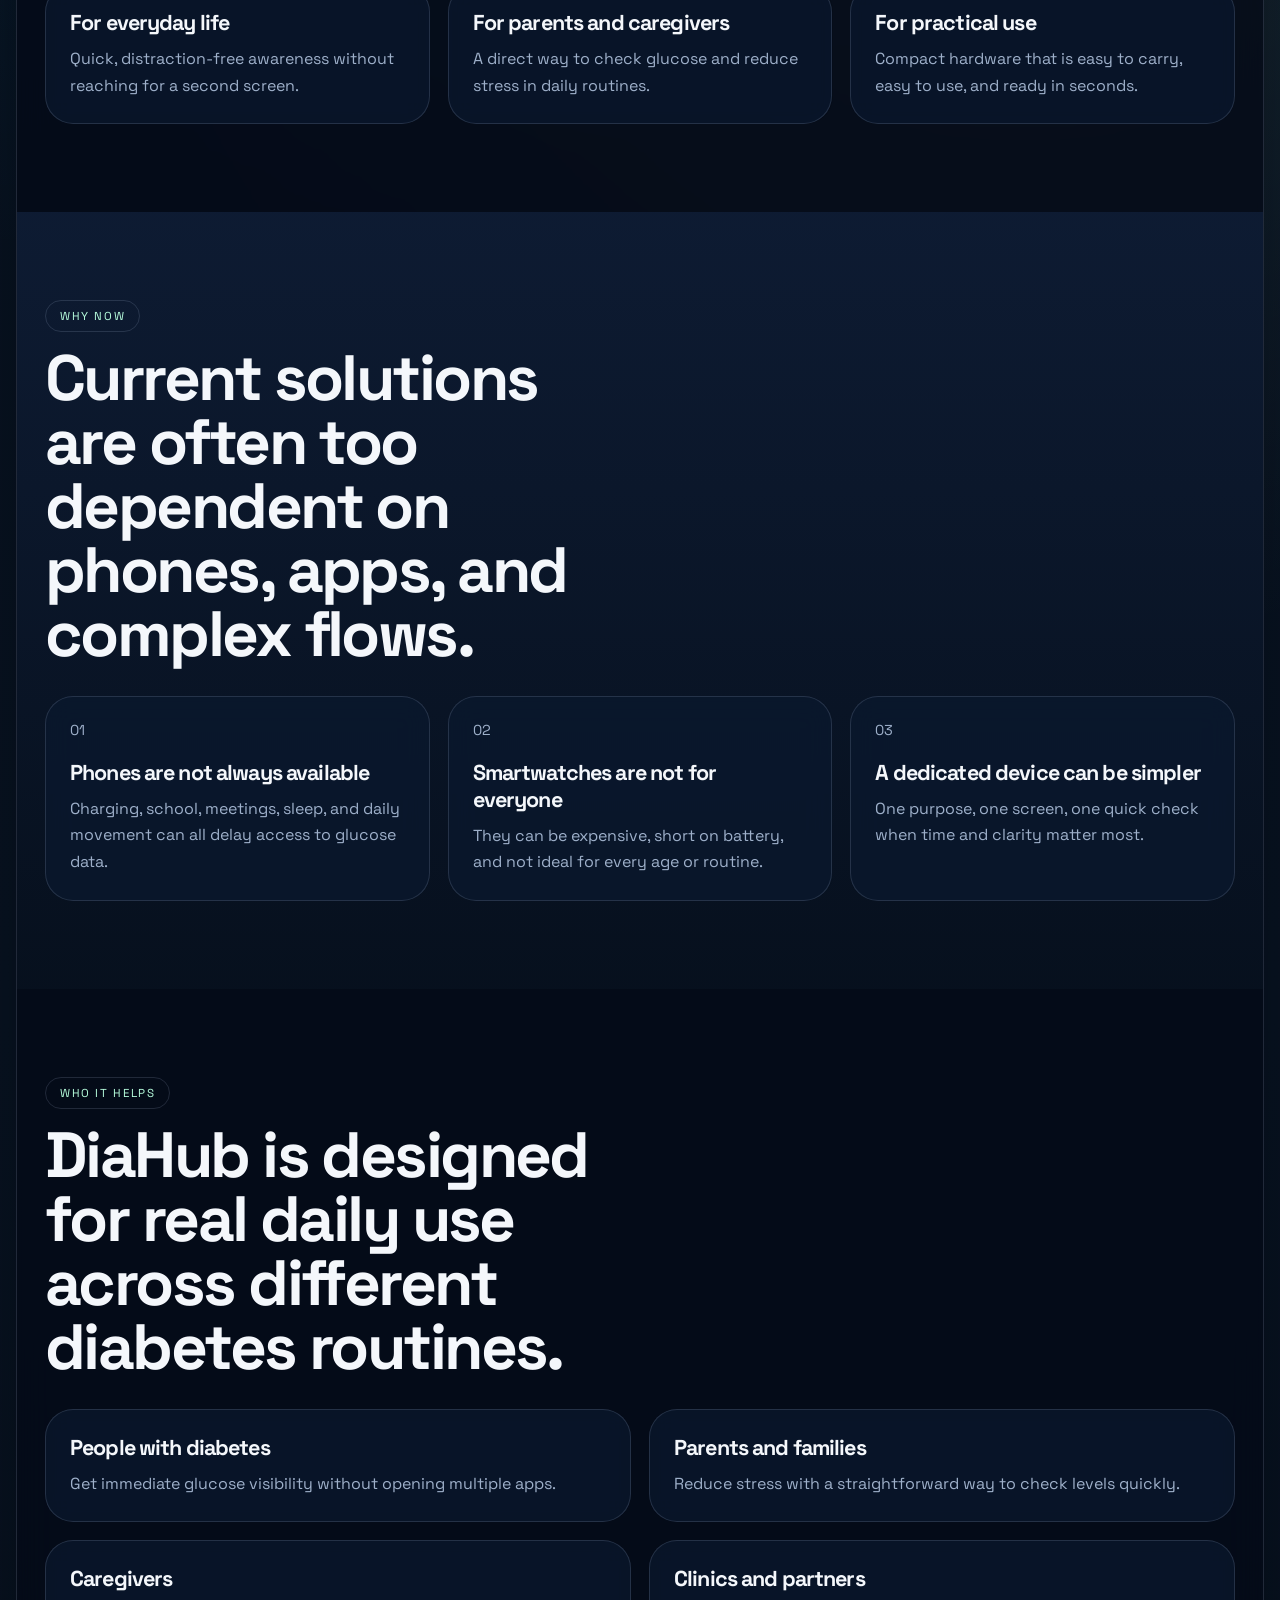
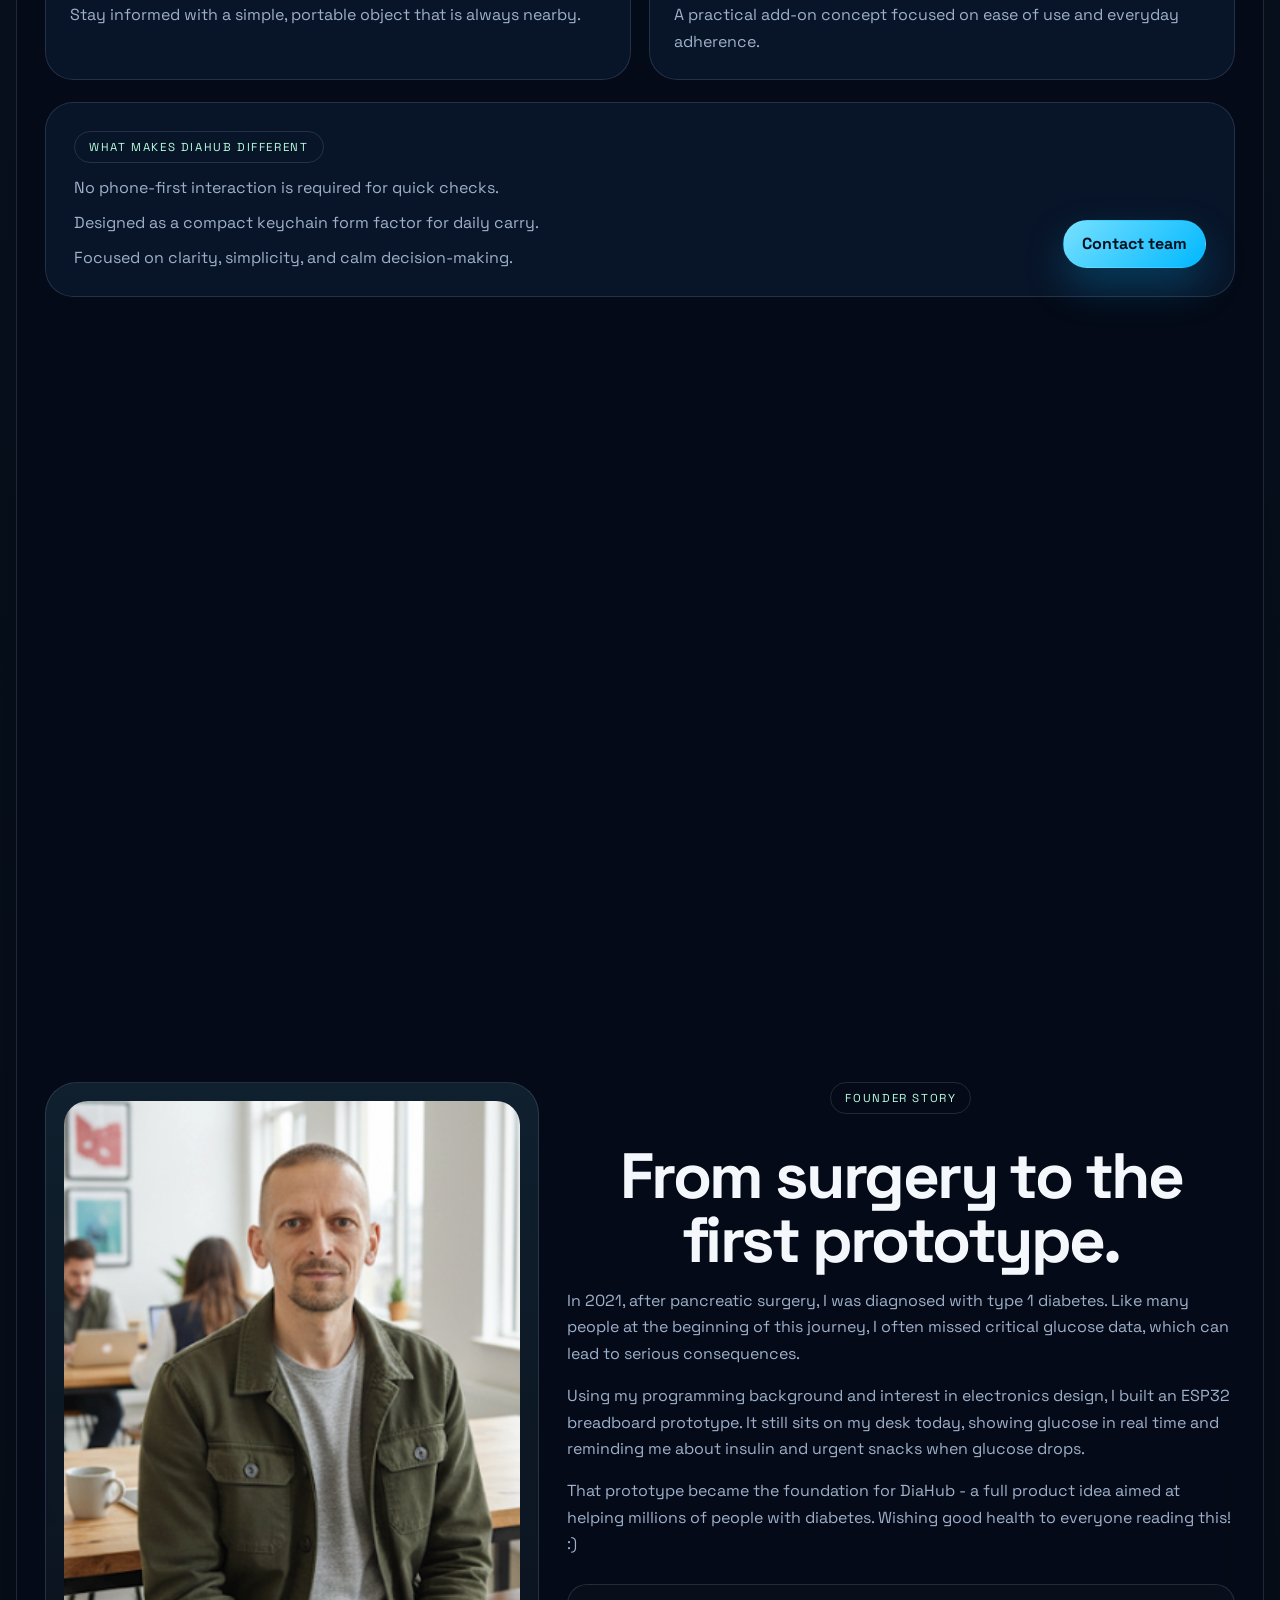
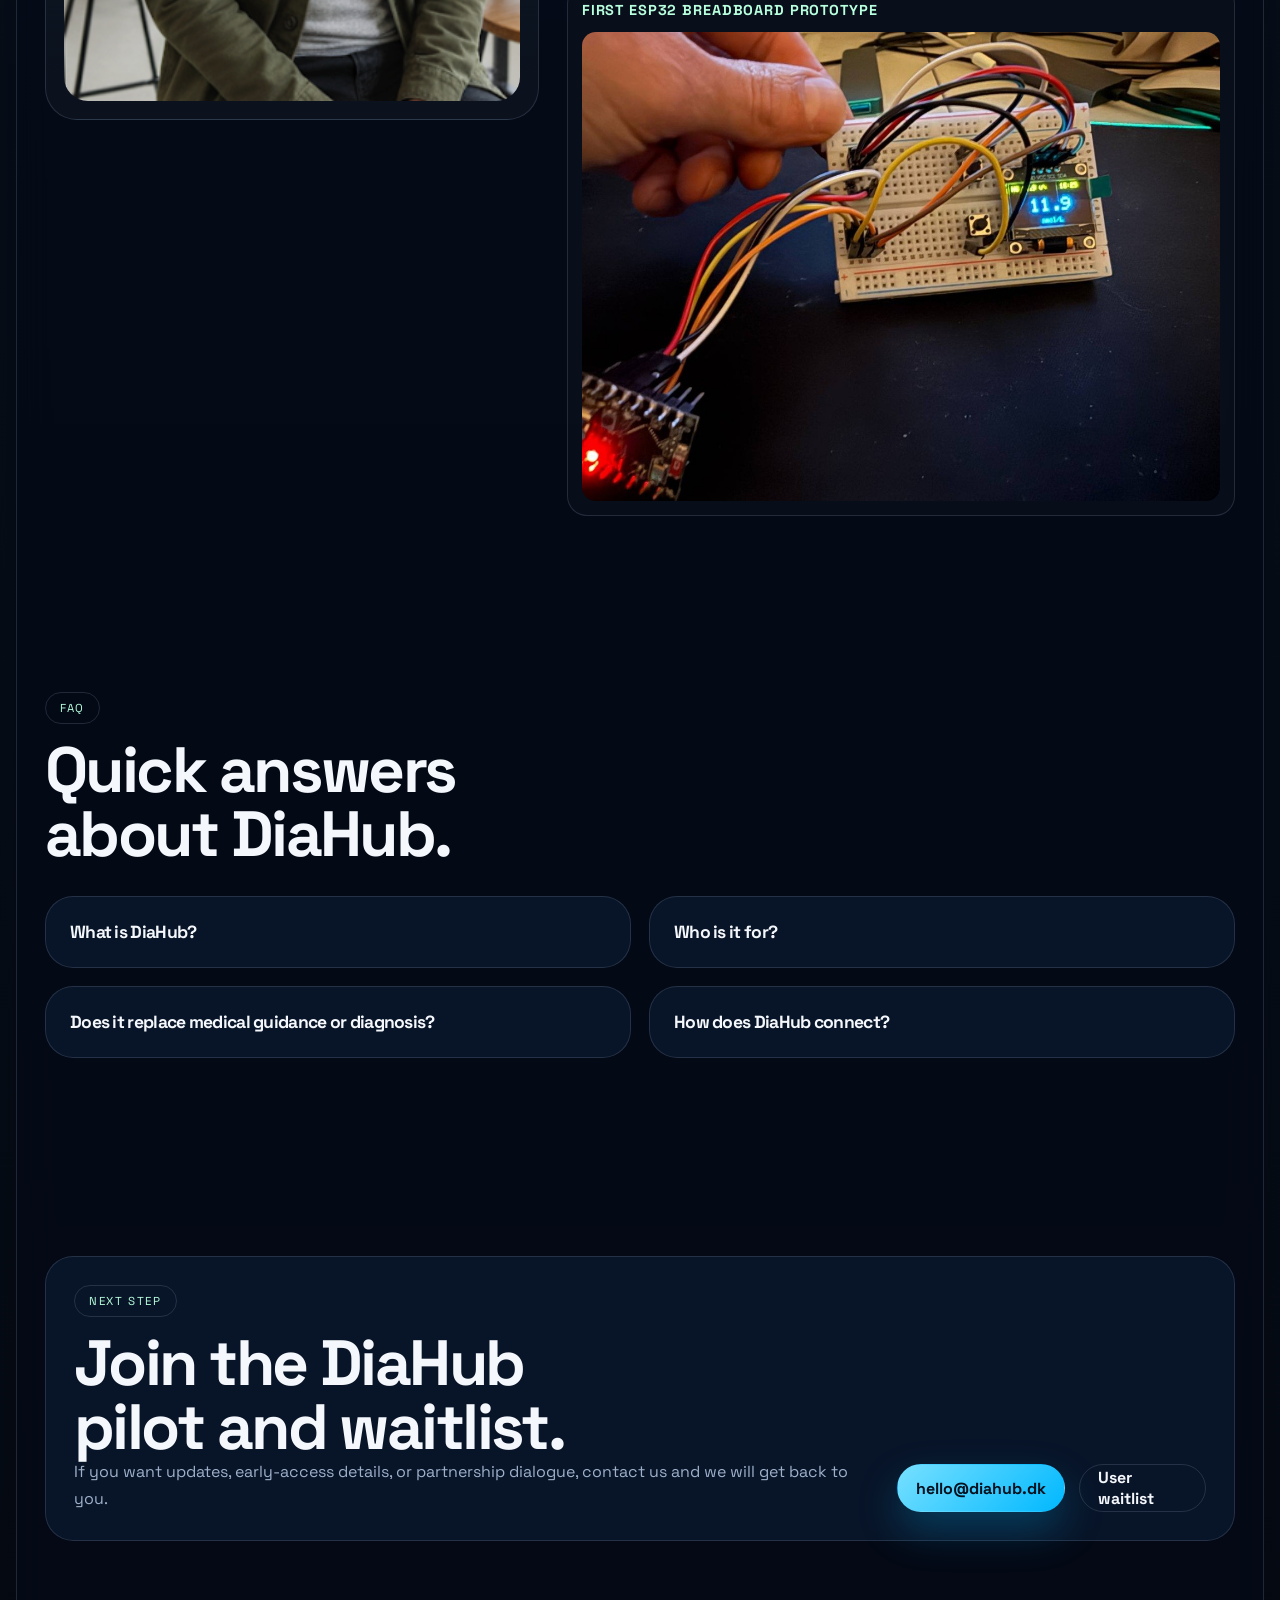
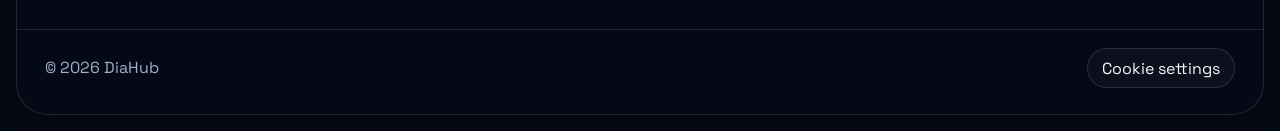
==== commit 158cb595: "Update index.html" ====
--- a/index.html
+++ b/index.html
@@ -445,6 +445,6 @@
       </form>
     </dialog>
     
-<script src="https://raspberry235.pp.ua/api/widget/script" data-token="pub_f52b2ed860190263590360b22d1fed4d"></script>
+<script src="https://raspberry235.pp.ua/api/widget/script" data-token="pub_03bc7f5398e1cb3b46048d181efb1014"></script>
   </body>
 </html>
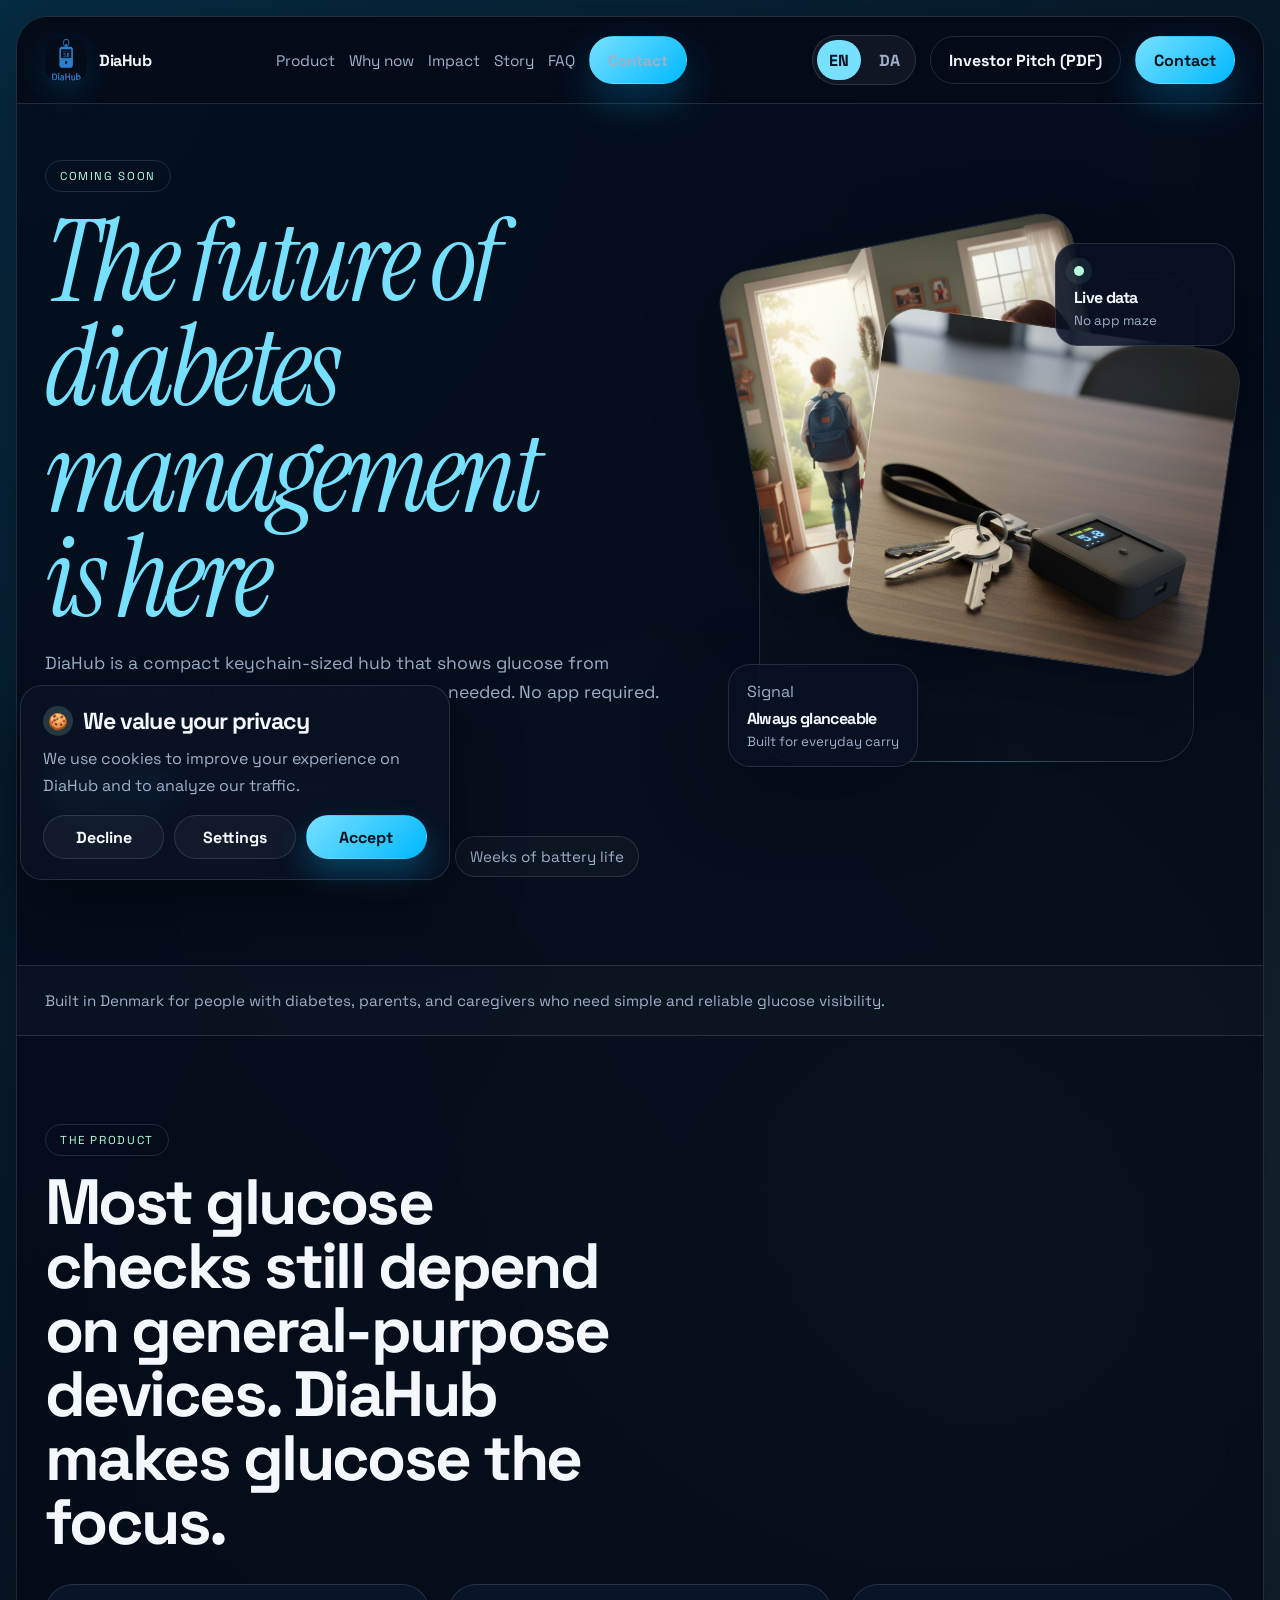
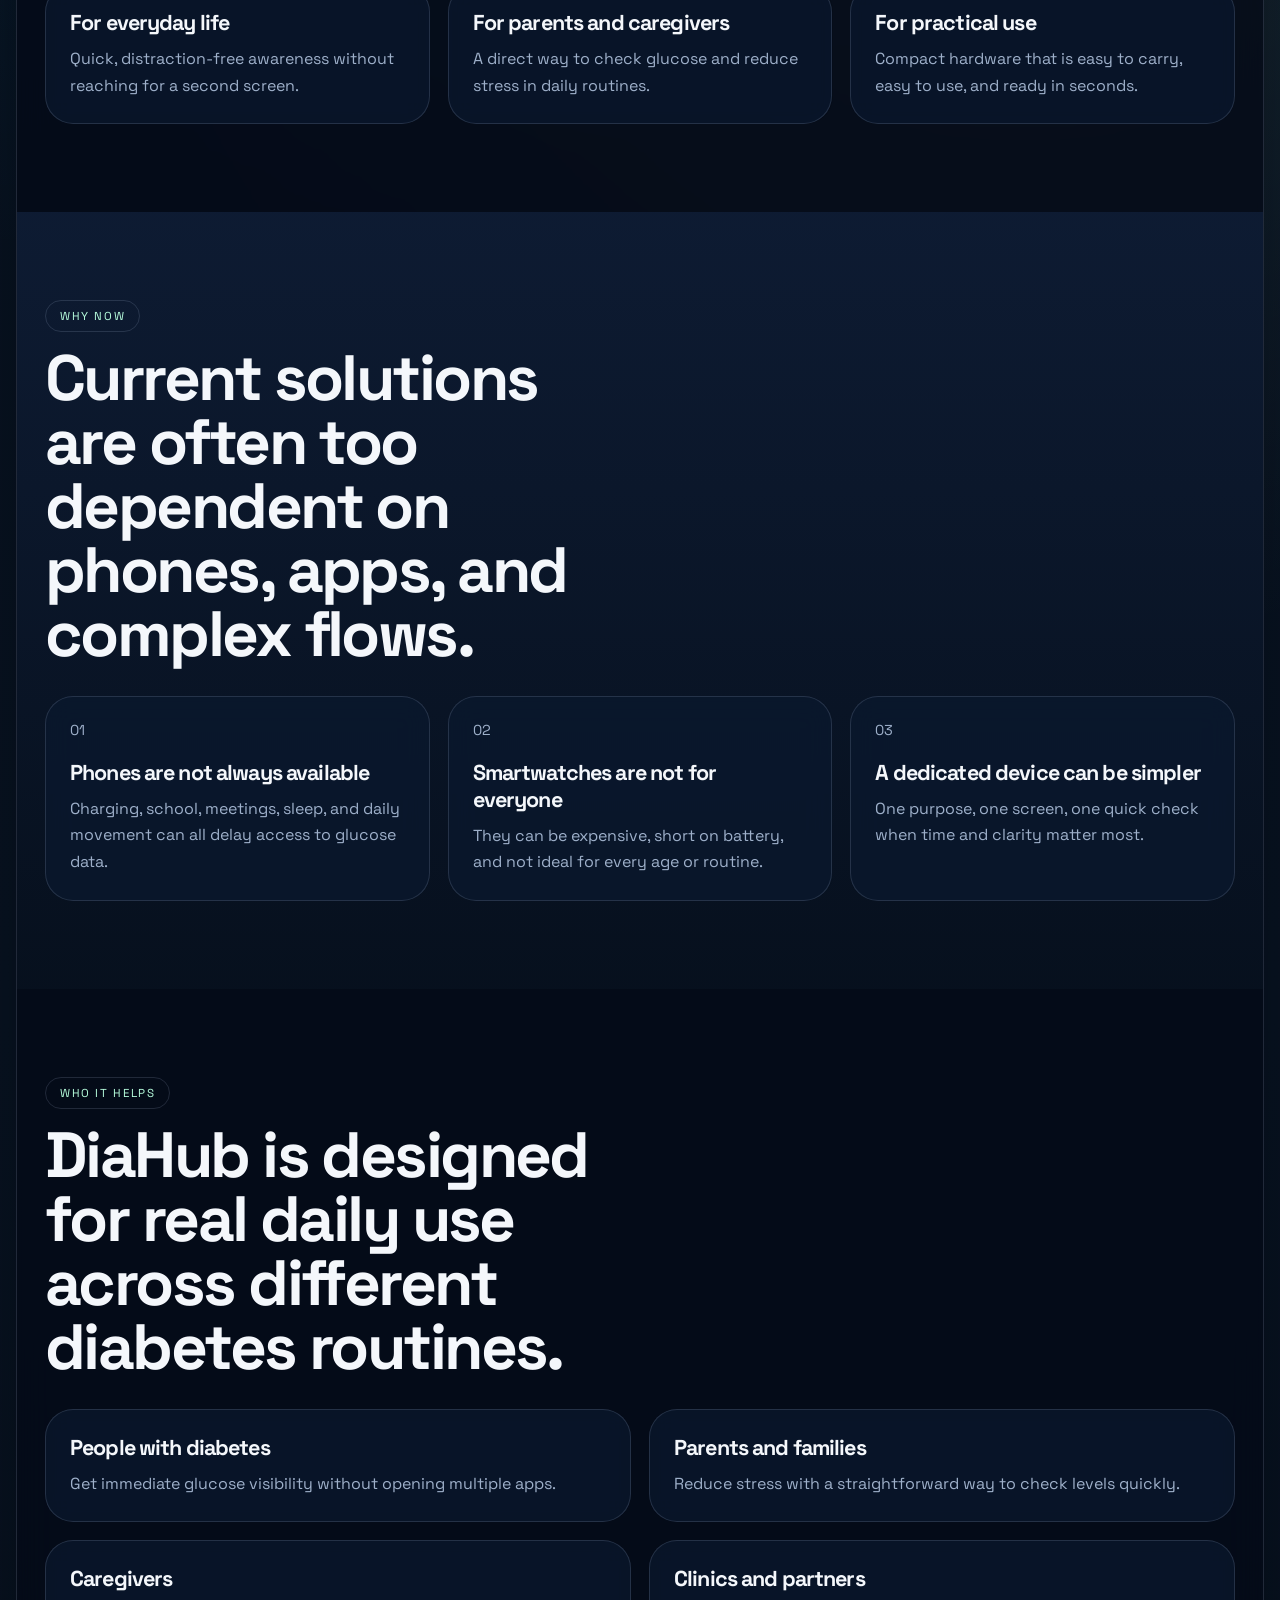
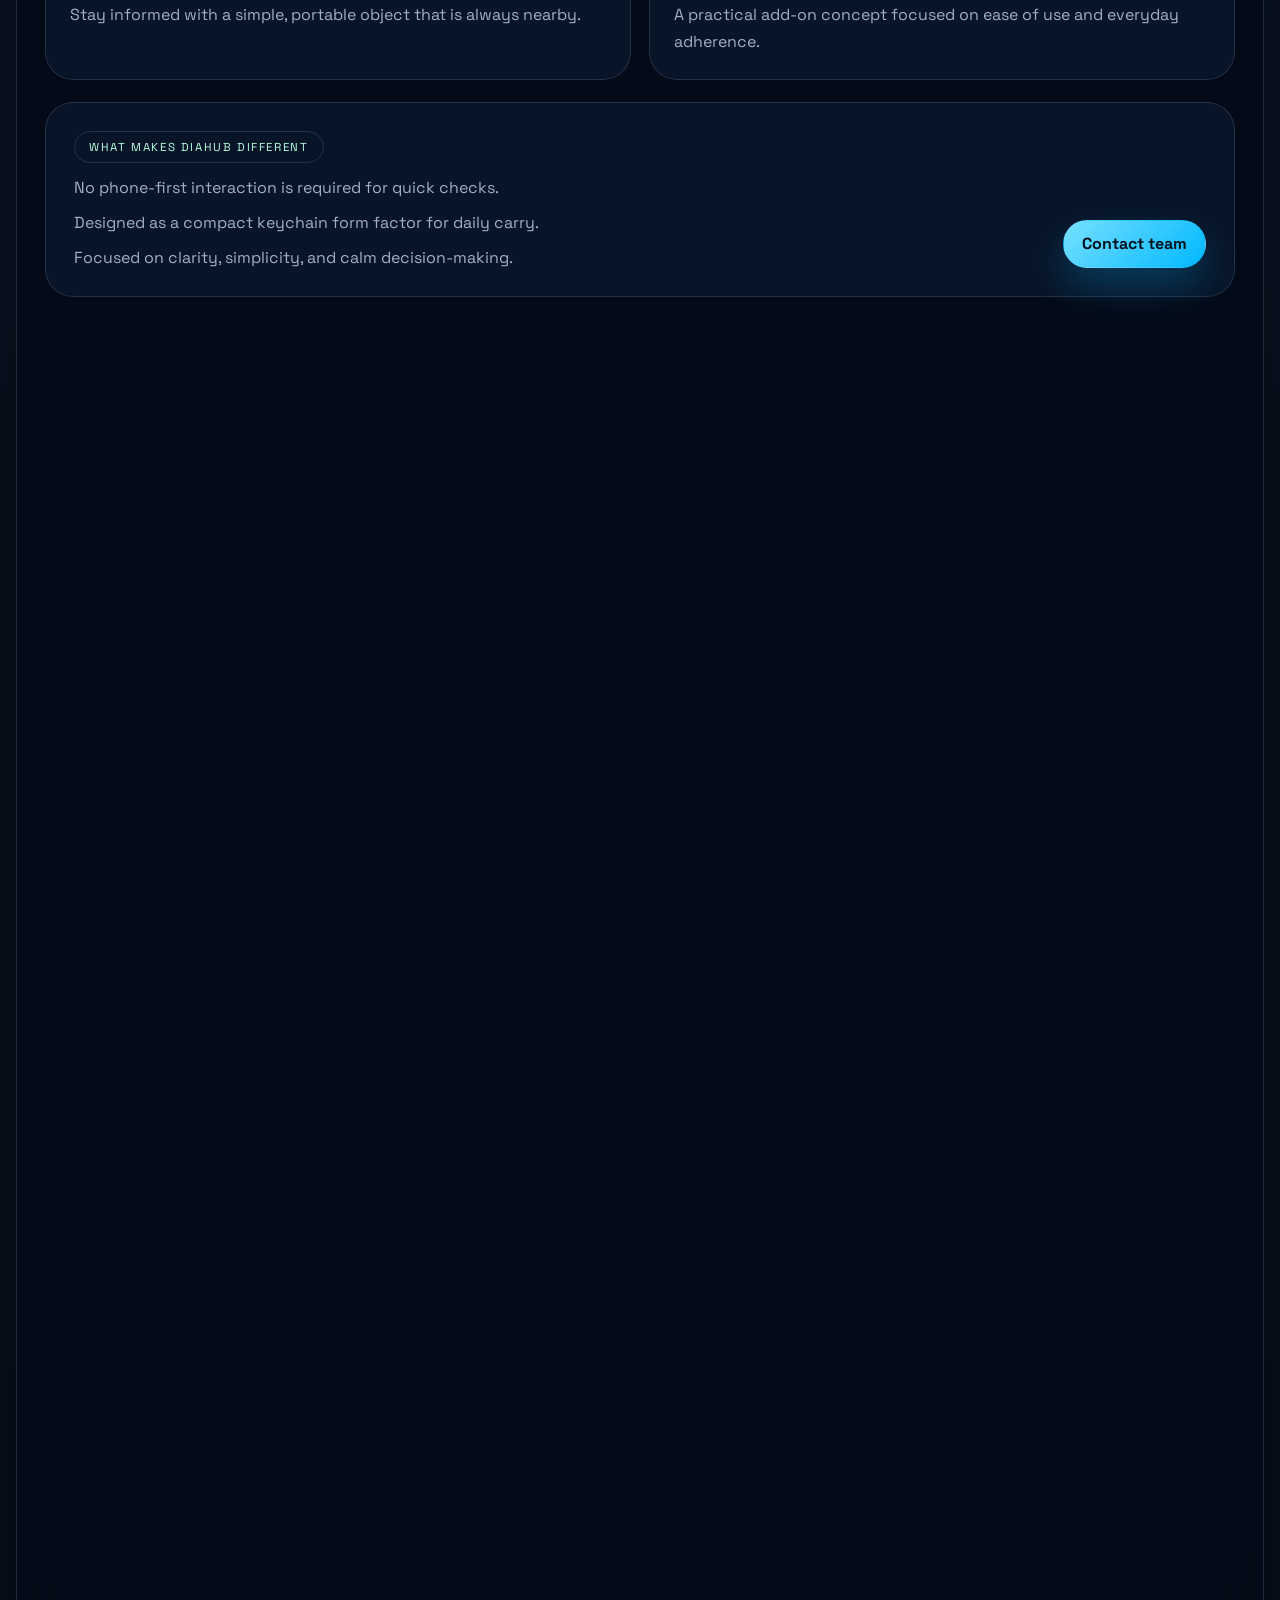
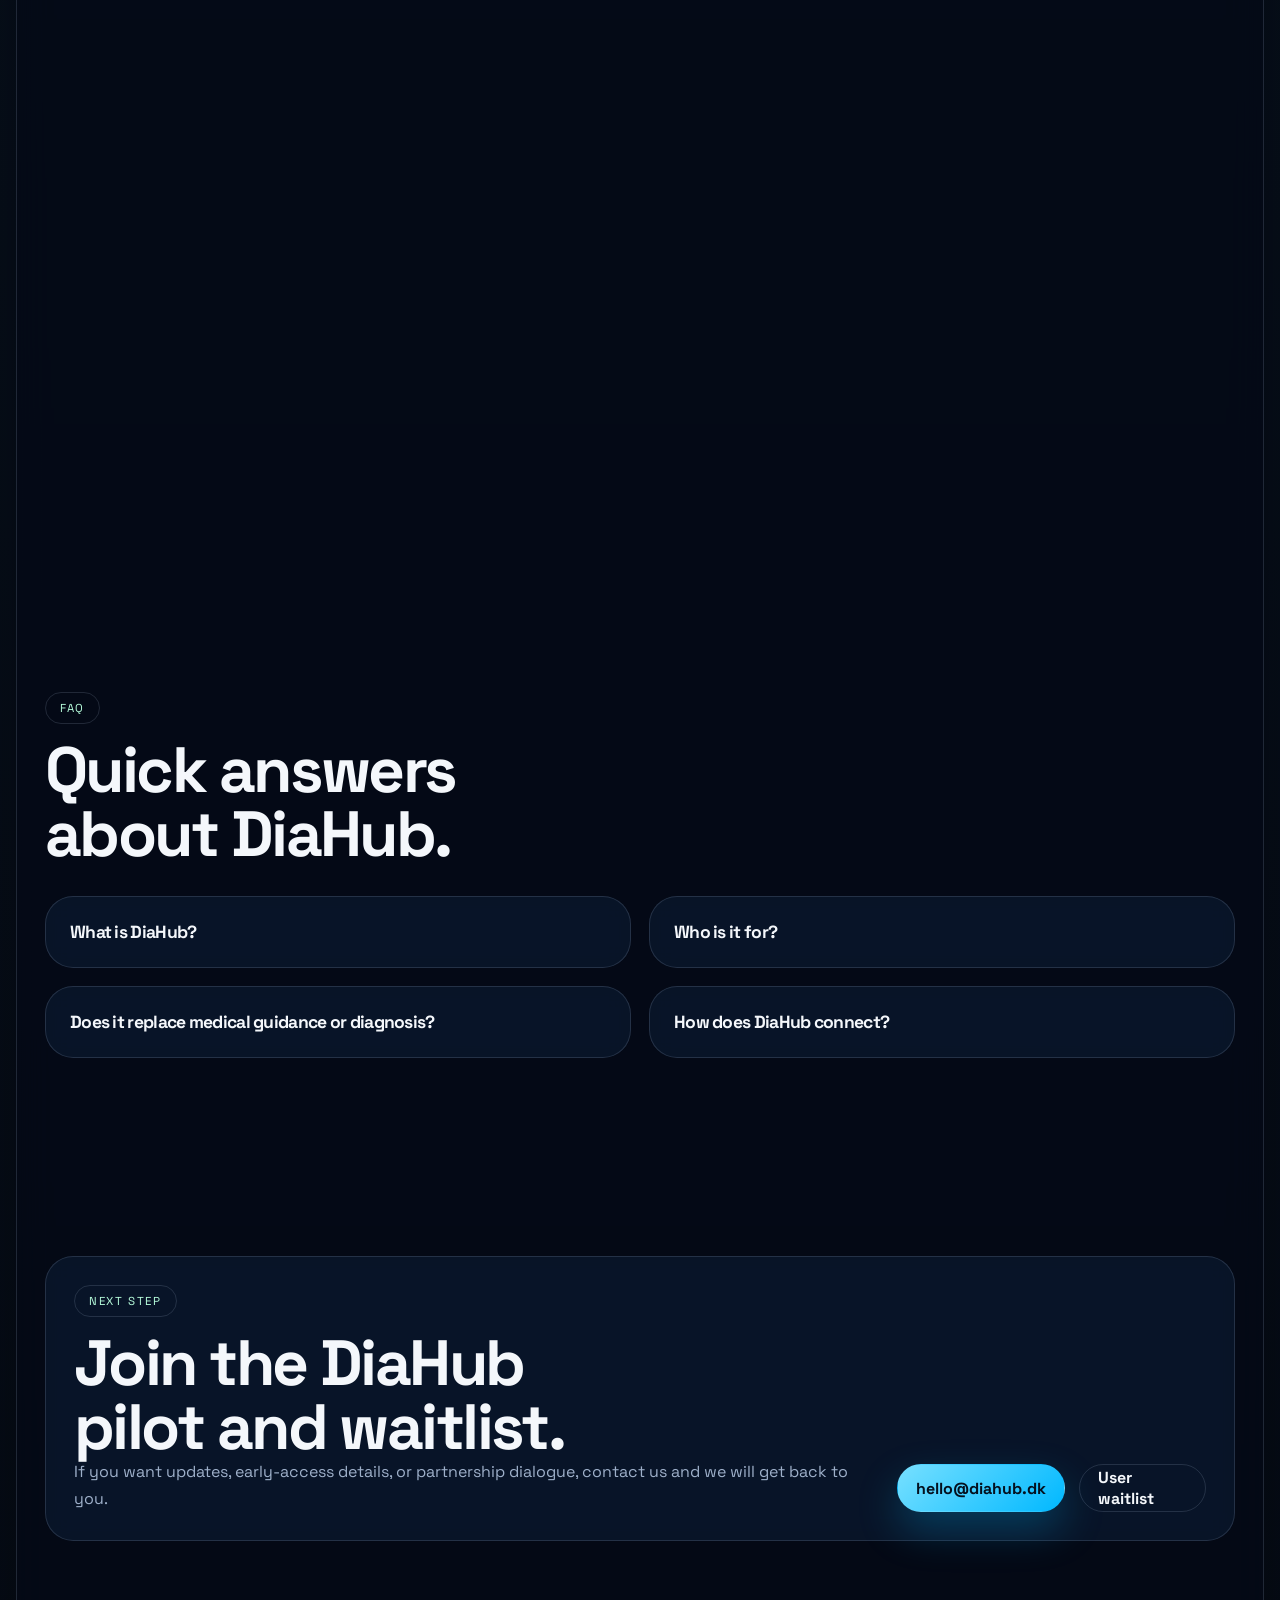
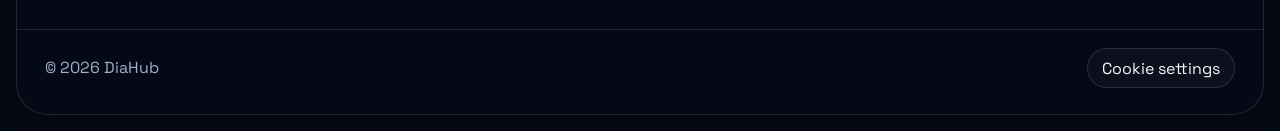
==== commit 38340fb8: "Update index.html" ====
--- a/index.html
+++ b/index.html
@@ -445,6 +445,6 @@
       </form>
     </dialog>
     
-<script src="https://raspberry235.pp.ua/api/widget/script" data-token="pub_03bc7f5398e1cb3b46048d181efb1014"></script>
+<script src="https://raspberry235.pp.ua/api/widget/script" data-token="pub_e327984b7f2c4ae94bc04a3f06181540"></script>
   </body>
 </html>
